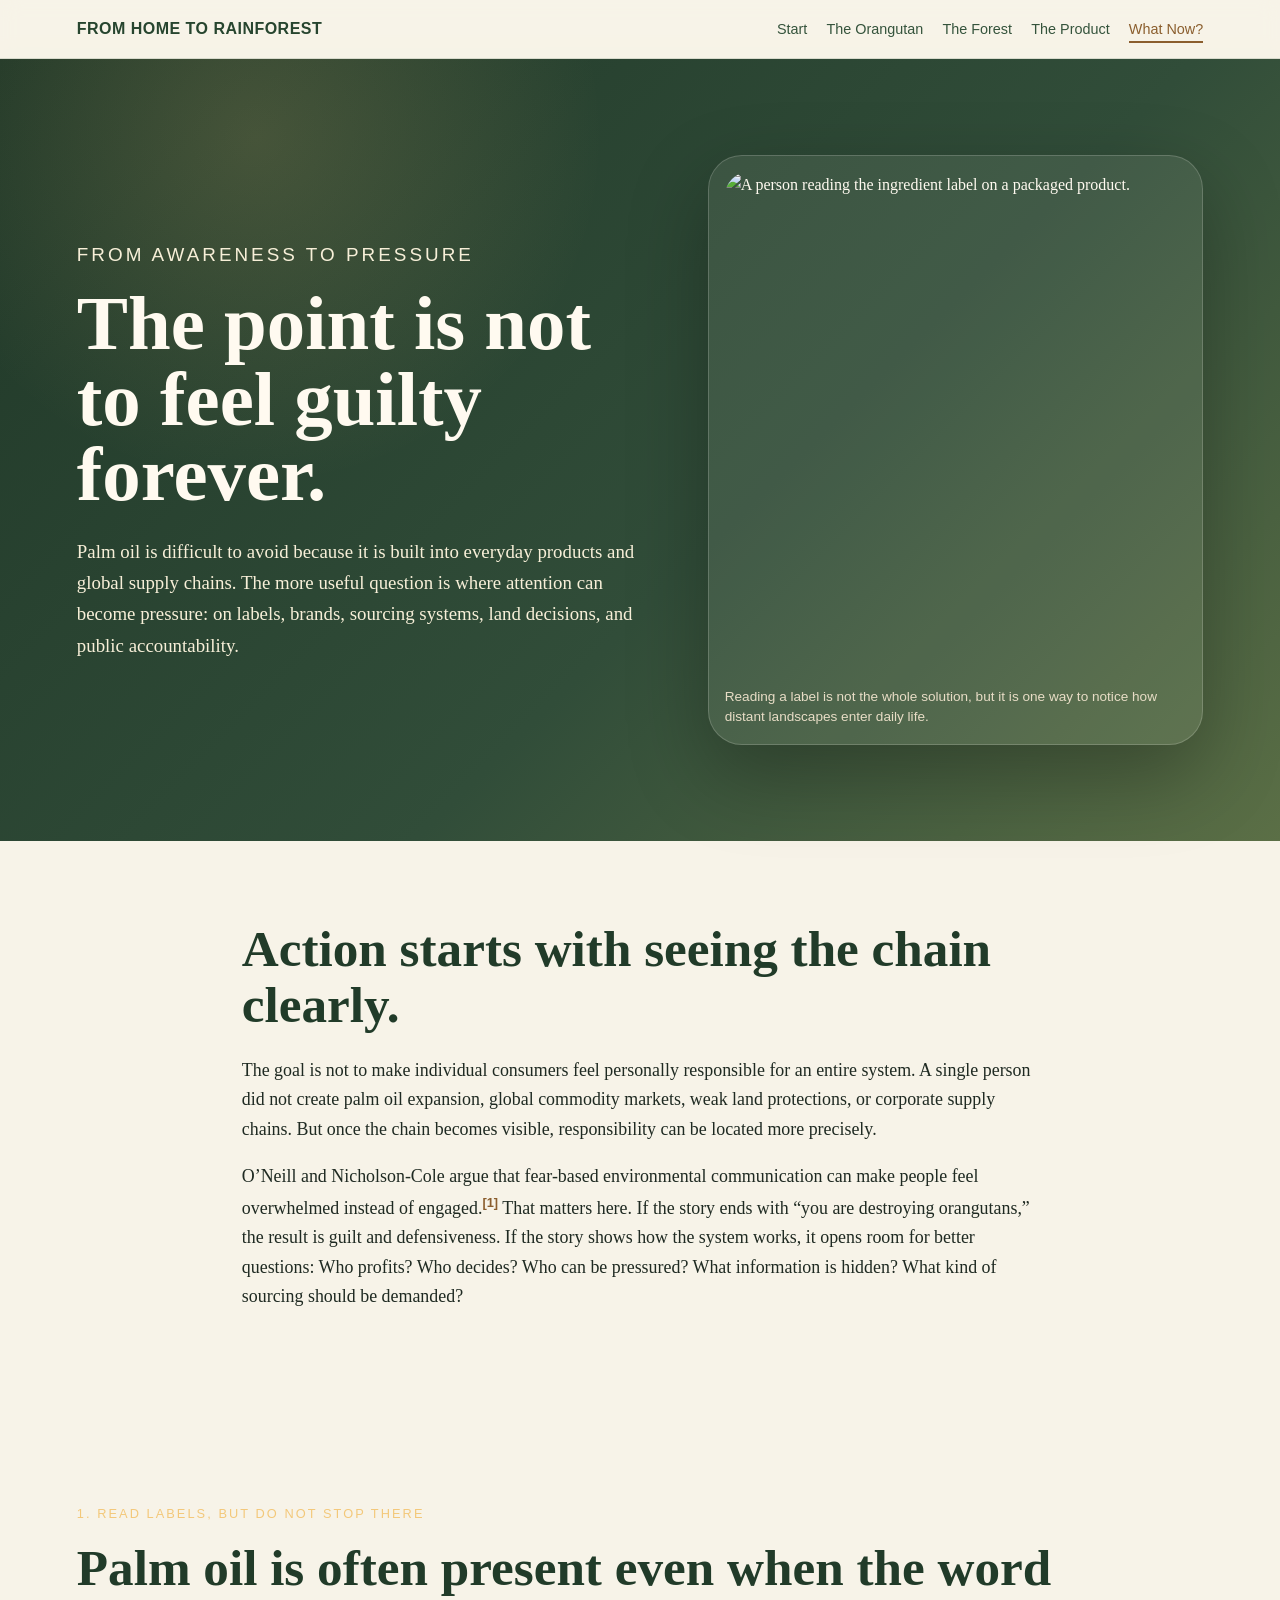
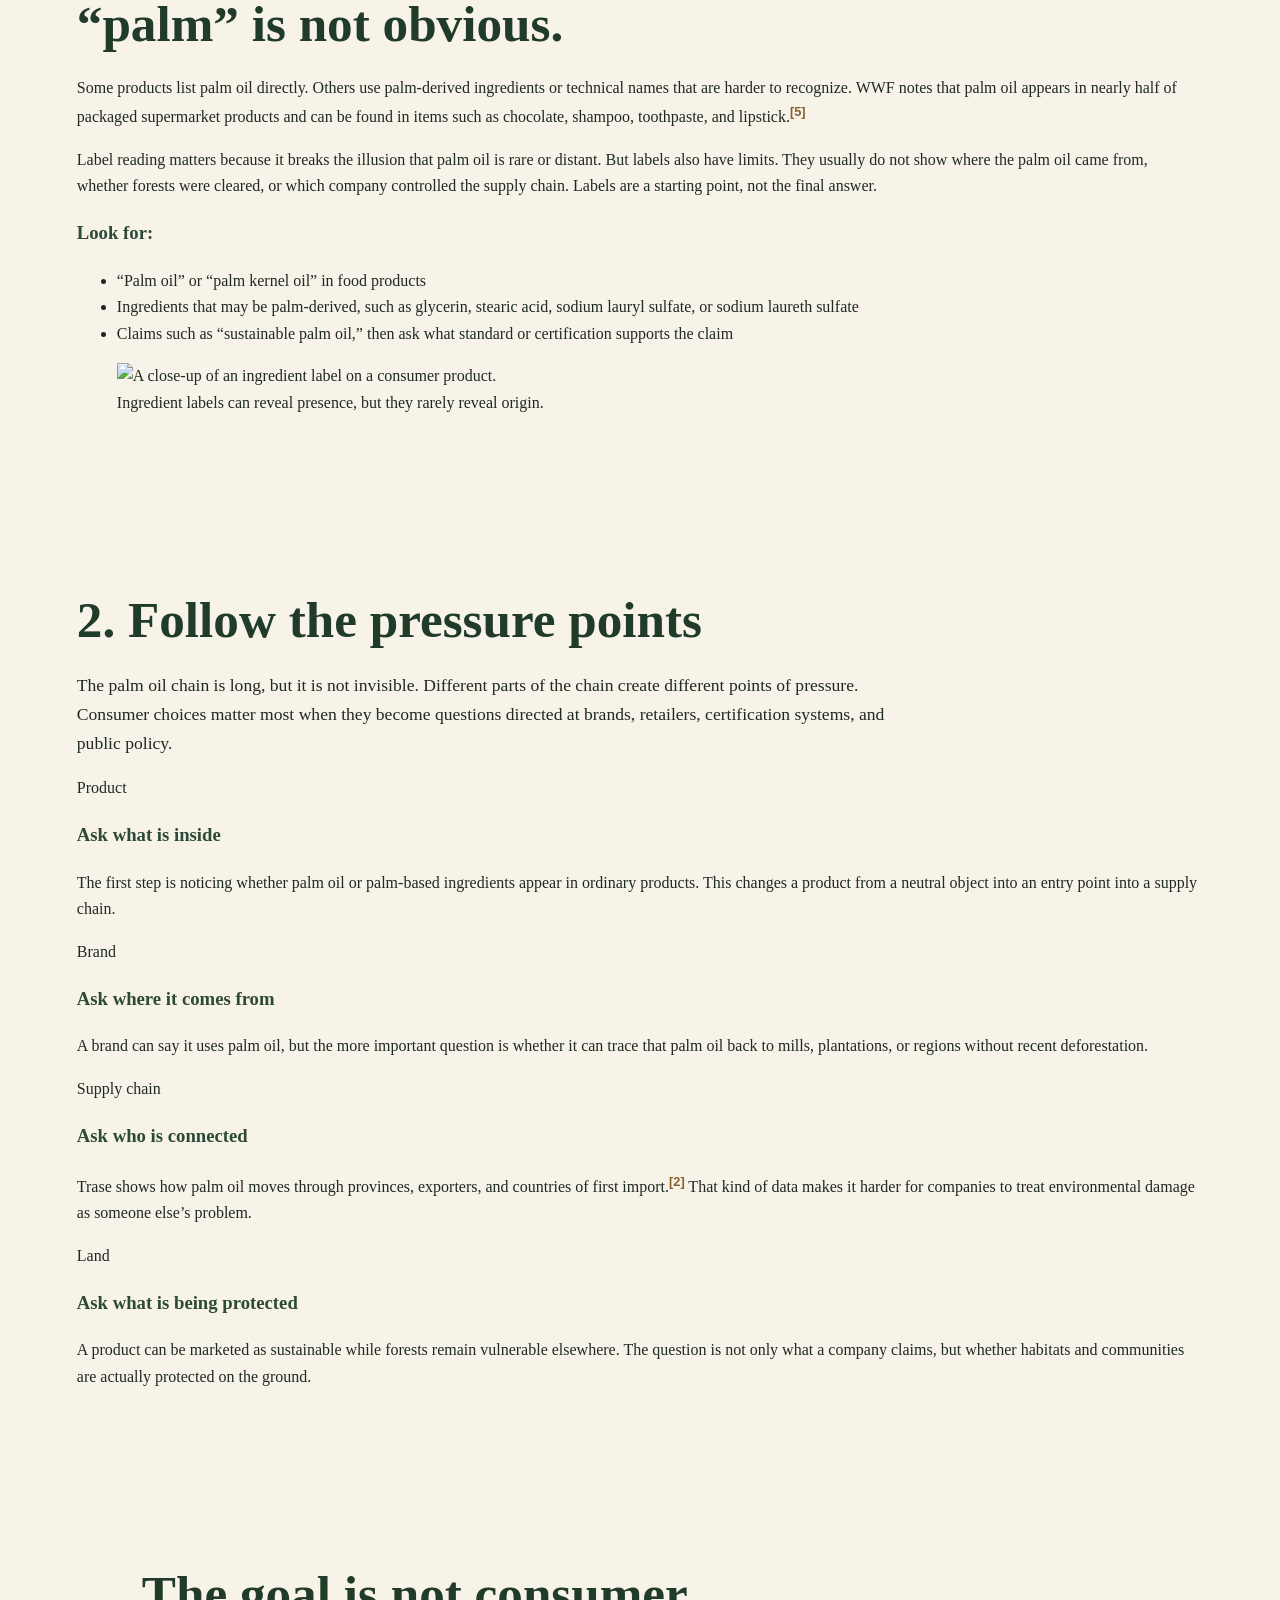
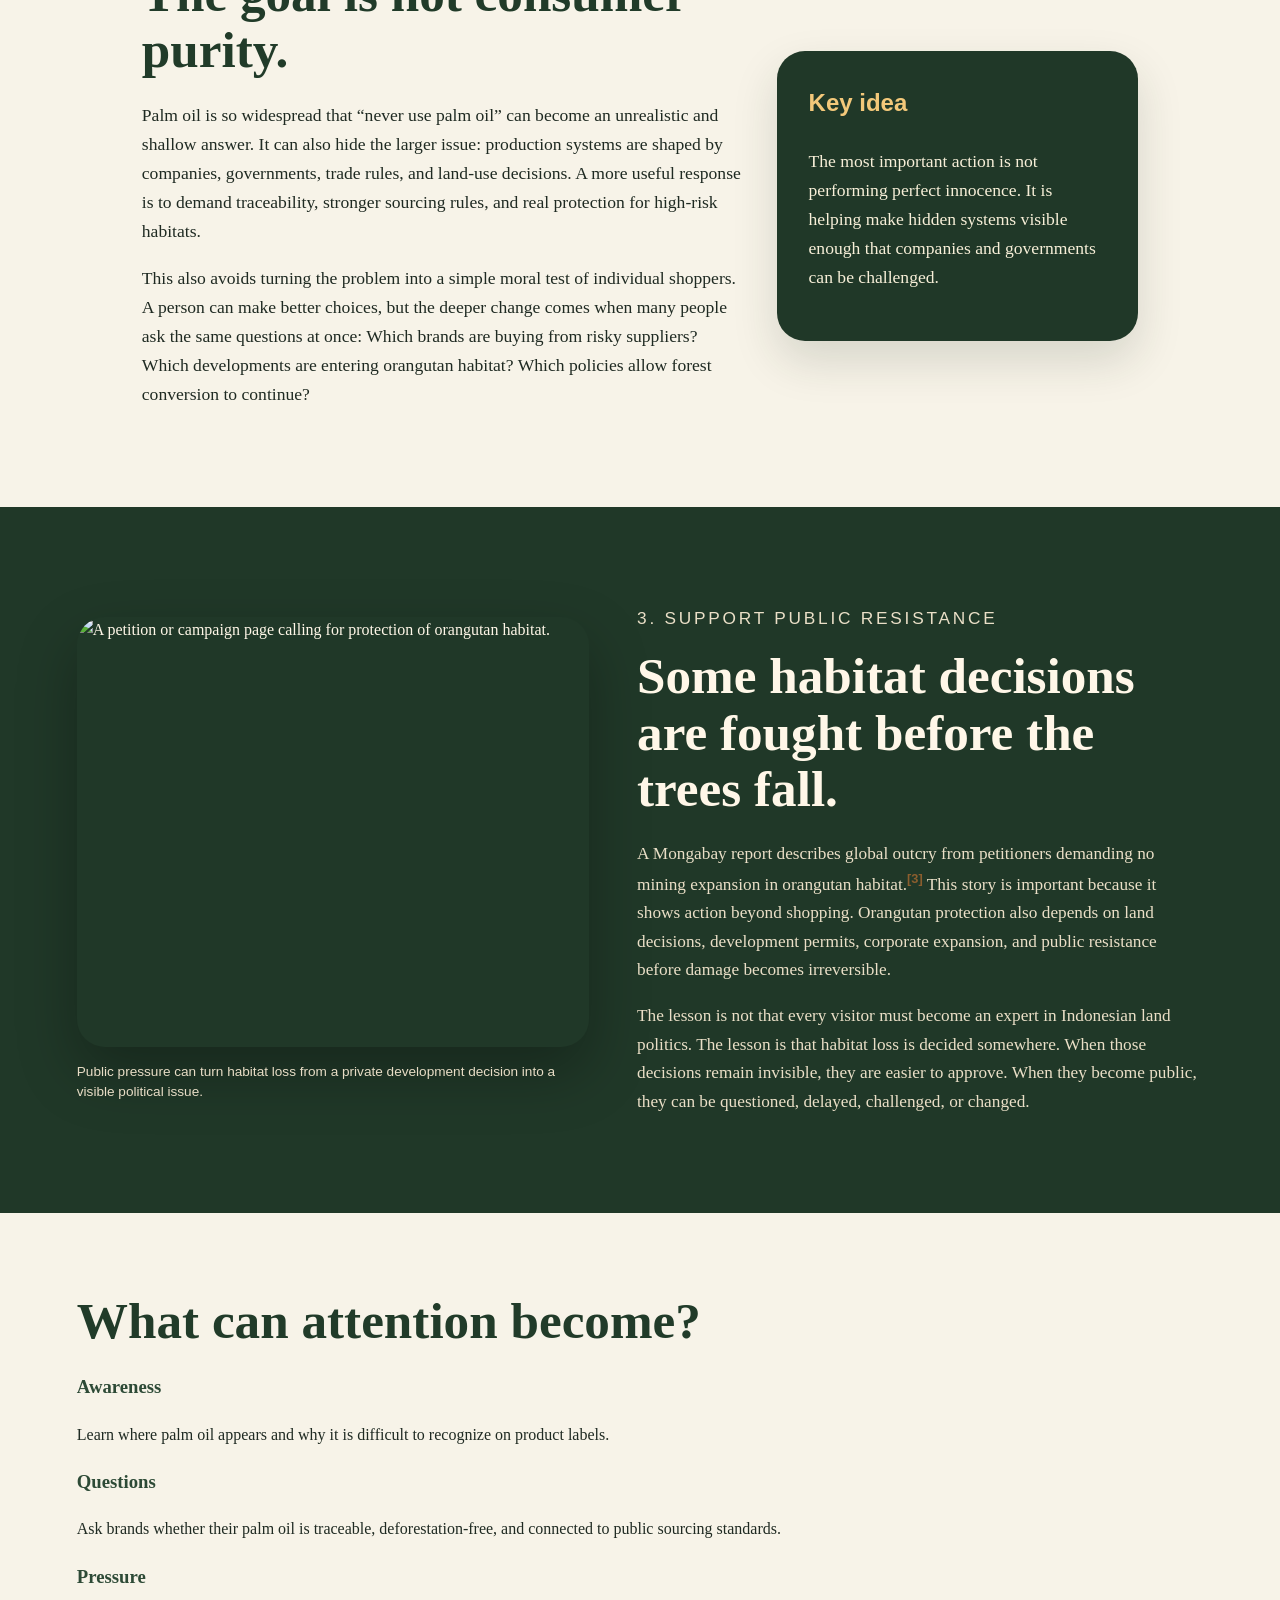
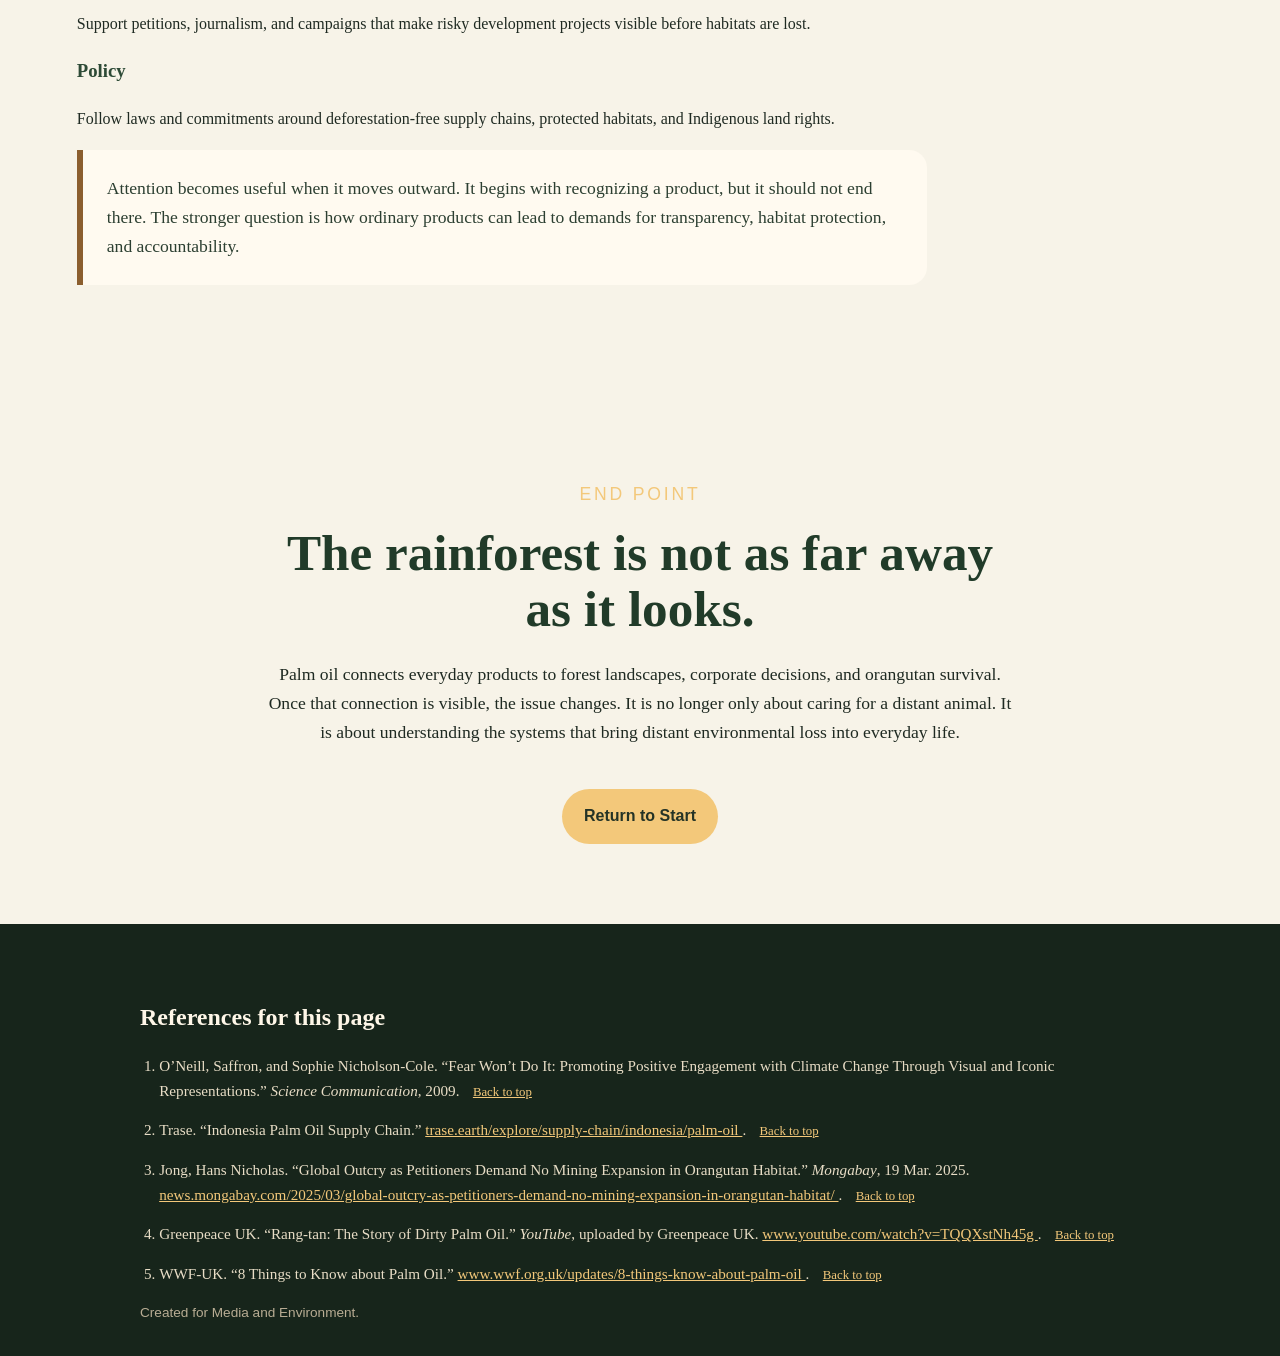
==== action.html @ a3929a01 "Create action.html" ====
<!DOCTYPE html>
<html lang="en">

<head>
    <meta charset="UTF-8">
    <meta name="viewport" content="width=device-width, initial-scale=1.0">
    <title>What Now? | From Home to Rainforest</title>
    <link rel="stylesheet" href="style.css">
</head>

<body>

    <header>
        <a class="site-title" href="index.html">From Home to Rainforest</a>

        <nav>
            <ul>
                <li><a href="index.html">Start</a></li>
                <li><a href="species.html">The Orangutan</a></li>
                <li><a href="forest.html">The Forest</a></li>
                <li><a href="supply.html">The Product</a></li>
                <li><a class="active" href="action.html">What Now?</a></li>
            </ul>
        </nav>
    </header>

    <main>

        <!-- PAGE HERO -->
        <section class="page-hero action-hero">
            <div class="page-hero-text">
                <p class="eyebrow">From awareness to pressure</p>
                <h1>The point is not to feel guilty forever.</h1>
                <p>
                    Palm oil is difficult to avoid because it is built into everyday products and global supply chains.
                    The more useful question is where attention can become pressure: on labels, brands, sourcing systems,
                    land decisions, and public accountability.
                </p>
            </div>

            <figure class="page-hero-image">
                <img src="action-hero.jpg" alt="A person reading the ingredient label on a packaged product.">
                <figcaption>
                    Reading a label is not the whole solution, but it is one way to notice how distant landscapes enter daily life.
                </figcaption>
            </figure>
        </section>


        <!-- INTRO -->
        <section class="narrow-section">
            <h2>Action starts with seeing the chain clearly.</h2>

            <p>
                The goal is not to make individual consumers feel personally responsible for an entire system. A single person
                did not create palm oil expansion, global commodity markets, weak land protections, or corporate supply chains.
                But once the chain becomes visible, responsibility can be located more precisely.
            </p>

            <p>
                O’Neill and Nicholson-Cole argue that fear-based environmental communication can make people feel overwhelmed
                instead of engaged.<a class="citation" href="#ref1">[1]</a> That matters here. If the story ends with “you are
                destroying orangutans,” the result is guilt and defensiveness. If the story shows how the system works, it opens
                room for better questions: Who profits? Who decides? Who can be pressured? What information is hidden? What kind
                of sourcing should be demanded?
            </p>
        </section>


        <!-- LABEL LITERACY -->
        <section class="action-feature">
            <div class="action-text">
                <p class="eyebrow">1. Read labels, but do not stop there</p>
                <h2>Palm oil is often present even when the word “palm” is not obvious.</h2>

                <p>
                    Some products list palm oil directly. Others use palm-derived ingredients or technical names that are harder
                    to recognize. WWF notes that palm oil appears in nearly half of packaged supermarket products and can be found
                    in items such as chocolate, shampoo, toothpaste, and lipstick.<a class="citation" href="#ref5">[5]</a>
                </p>

                <p>
                    Label reading matters because it breaks the illusion that palm oil is rare or distant. But labels also have
                    limits. They usually do not show where the palm oil came from, whether forests were cleared, or which company
                    controlled the supply chain. Labels are a starting point, not the final answer.
                </p>

                <div class="mini-list">
                    <h3>Look for:</h3>
                    <ul>
                        <li>“Palm oil” or “palm kernel oil” in food products</li>
                        <li>Ingredients that may be palm-derived, such as glycerin, stearic acid, sodium lauryl sulfate, or sodium laureth sulfate</li>
                        <li>Claims such as “sustainable palm oil,” then ask what standard or certification supports the claim</li>
                    </ul>
                </div>
            </div>

            <figure class="action-image">
                <img src="palm-oil-label.jpg" alt="A close-up of an ingredient label on a consumer product.">
                <figcaption>
                    Ingredient labels can reveal presence, but they rarely reveal origin.
                </figcaption>
            </figure>
        </section>


        <!-- TRANSPARENCY -->
        <section class="action-cards-section">
            <h2>2. Follow the pressure points</h2>

            <p class="section-intro">
                The palm oil chain is long, but it is not invisible. Different parts of the chain create different points of pressure.
                Consumer choices matter most when they become questions directed at brands, retailers, certification systems,
                and public policy.
            </p>

            <div class="action-card-grid">

                <article class="action-card">
                    <span>Product</span>
                    <h3>Ask what is inside</h3>
                    <p>
                        The first step is noticing whether palm oil or palm-based ingredients appear in ordinary products.
                        This changes a product from a neutral object into an entry point into a supply chain.
                    </p>
                </article>

                <article class="action-card">
                    <span>Brand</span>
                    <h3>Ask where it comes from</h3>
                    <p>
                        A brand can say it uses palm oil, but the more important question is whether it can trace that palm oil
                        back to mills, plantations, or regions without recent deforestation.
                    </p>
                </article>

                <article class="action-card">
                    <span>Supply chain</span>
                    <h3>Ask who is connected</h3>
                    <p>
                        Trase shows how palm oil moves through provinces, exporters, and countries of first import.<a class="citation" href="#ref2">[2]</a>
                        That kind of data makes it harder for companies to treat environmental damage as someone else’s problem.
                    </p>
                </article>

                <article class="action-card">
                    <span>Land</span>
                    <h3>Ask what is being protected</h3>
                    <p>
                        A product can be marketed as sustainable while forests remain vulnerable elsewhere. The question is not only
                        what a company claims, but whether habitats and communities are actually protected on the ground.
                    </p>
                </article>

            </div>
        </section>


        <!-- SYSTEM, NOT PURITY -->
        <section class="split-section action-split">
            <div>
                <h2>The goal is not consumer purity.</h2>

                <p>
                    Palm oil is so widespread that “never use palm oil” can become an unrealistic and shallow answer. It can also
                    hide the larger issue: production systems are shaped by companies, governments, trade rules, and land-use decisions.
                    A more useful response is to demand traceability, stronger sourcing rules, and real protection for high-risk habitats.
                </p>

                <p>
                    This also avoids turning the problem into a simple moral test of individual shoppers. A person can make better
                    choices, but the deeper change comes when many people ask the same questions at once: Which brands are buying
                    from risky suppliers? Which developments are entering orangutan habitat? Which policies allow forest conversion
                    to continue?
                </p>
            </div>

            <aside class="insight-box">
                <h3>Key idea</h3>
                <p>
                    The most important action is not performing perfect innocence. It is helping make hidden systems visible enough
                    that companies and governments can be challenged.
                </p>
            </aside>
        </section>


        <!-- HUMAN STORY / MONGABAY -->
        <section class="image-analysis-section action-story-section">
            <figure>
                <img src="petition-action.jpg" alt="A petition or campaign page calling for protection of orangutan habitat.">
                <figcaption>
                    Public pressure can turn habitat loss from a private development decision into a visible political issue.
                </figcaption>
            </figure>

            <div>
                <p class="eyebrow">3. Support public resistance</p>
                <h2>Some habitat decisions are fought before the trees fall.</h2>

                <p>
                    A Mongabay report describes global outcry from petitioners demanding no mining expansion in orangutan habitat.<a class="citation" href="#ref3">[3]</a>
                    This story is important because it shows action beyond shopping. Orangutan protection also depends on land decisions,
                    development permits, corporate expansion, and public resistance before damage becomes irreversible.
                </p>

                <p>
                    The lesson is not that every visitor must become an expert in Indonesian land politics. The lesson is that habitat
                    loss is decided somewhere. When those decisions remain invisible, they are easier to approve. When they become public,
                    they can be questioned, delayed, challenged, or changed.
                </p>
            </div>
        </section>


        <!-- PRACTICAL ACTIONS -->
        <section class="takeaway-section">
            <h2>What can attention become?</h2>

            <div class="takeaway-grid">

                <article>
                    <h3>Awareness</h3>
                    <p>
                        Learn where palm oil appears and why it is difficult to recognize on product labels.
                    </p>
                </article>

                <article>
                    <h3>Questions</h3>
                    <p>
                        Ask brands whether their palm oil is traceable, deforestation-free, and connected to public sourcing standards.
                    </p>
                </article>

                <article>
                    <h3>Pressure</h3>
                    <p>
                        Support petitions, journalism, and campaigns that make risky development projects visible before habitats are lost.
                    </p>
                </article>

                <article>
                    <h3>Policy</h3>
                    <p>
                        Follow laws and commitments around deforestation-free supply chains, protected habitats, and Indigenous land rights.
                    </p>
                </article>

            </div>

            <p class="analysis">
                Attention becomes useful when it moves outward. It begins with recognizing a product, but it should not end there.
                The stronger question is how ordinary products can lead to demands for transparency, habitat protection, and accountability.
            </p>
        </section>


        <!-- CLOSING -->
        <section class="closing-panel">
            <p class="eyebrow">End point</p>
            <h2>The rainforest is not as far away as it looks.</h2>

            <p>
                Palm oil connects everyday products to forest landscapes, corporate decisions, and orangutan survival. Once that
                connection is visible, the issue changes. It is no longer only about caring for a distant animal. It is about
                understanding the systems that bring distant environmental loss into everyday life.
            </p>

            <a class="button" href="index.html">Return to Start</a>
        </section>

    </main>


    <footer>
        <section class="footnotes">
            <h2>References for this page</h2>

            <ol>
                <li id="ref1">
                    O’Neill, Saffron, and Sophie Nicholson-Cole.
                    “Fear Won’t Do It: Promoting Positive Engagement with Climate Change Through Visual and Iconic Representations.”
                    <em>Science Communication</em>, 2009.
                    <a class="back-link" href="#">Back to top</a>
                </li>

                <li id="ref2">
                    Trase.
                    “Indonesia Palm Oil Supply Chain.”
                    <a href="https://trase.earth/explore/supply-chain/indonesia/palm-oil?chartType=sankey&year=2022&indicator=volume&dimension=province_of_production&dimension=mill_group&dimension=exporter&dimension=country_of_first_import&hideDomestic=false" target="_blank">
                        trase.earth/explore/supply-chain/indonesia/palm-oil
                    </a>.
                    <a class="back-link" href="#">Back to top</a>
                </li>

                <li id="ref3">
                    Jong, Hans Nicholas.
                    “Global Outcry as Petitioners Demand No Mining Expansion in Orangutan Habitat.”
                    <em>Mongabay</em>, 19 Mar. 2025.
                    <a href="https://news.mongabay.com/2025/03/global-outcry-as-petitioners-demand-no-mining-expansion-in-orangutan-habitat/" target="_blank">
                        news.mongabay.com/2025/03/global-outcry-as-petitioners-demand-no-mining-expansion-in-orangutan-habitat/
                    </a>.
                    <a class="back-link" href="#">Back to top</a>
                </li>

                <li id="ref4">
                    Greenpeace UK.
                    “Rang-tan: The Story of Dirty Palm Oil.”
                    <em>YouTube</em>, uploaded by Greenpeace UK.
                    <a href="https://www.youtube.com/watch?v=TQQXstNh45g" target="_blank">
                        www.youtube.com/watch?v=TQQXstNh45g
                    </a>.
                    <a class="back-link" href="#">Back to top</a>
                </li>

                <li id="ref5">
                    WWF-UK.
                    “8 Things to Know about Palm Oil.”
                    <a href="https://www.wwf.org.uk/updates/8-things-know-about-palm-oil" target="_blank">
                        www.wwf.org.uk/updates/8-things-know-about-palm-oil
                    </a>.
                    <a class="back-link" href="#">Back to top</a>
                </li>
            </ol>
        </section>

        <p class="footer-note">Created for Media and Environment.</p>
    </footer>

</body>
</html>
---- style.css ----
/* =========================
   GLOBAL STYLE
========================= */

* {
    box-sizing: border-box;
}

html {
    scroll-behavior: smooth;
}

body {
    margin: 0;
    font-family: Georgia, "Times New Roman", serif;
    background: #f7f3e8;
    color: #1f2a22;
    line-height: 1.65;
}

img {
    max-width: 100%;
    display: block;
}

a {
    color: inherit;
    text-decoration: none;
}

/* =========================
   HEADER / NAVIGATION
========================= */

header {
    position: sticky;
    top: 0;
    z-index: 1000;
    background: rgba(247, 243, 232, 0.92);
    backdrop-filter: blur(10px);
    border-bottom: 1px solid rgba(45, 74, 54, 0.15);
    padding: 1rem 6%;
    display: flex;
    justify-content: space-between;
    align-items: center;
}

.site-title {
    font-family: Arial, Helvetica, sans-serif;
    font-weight: 800;
    letter-spacing: 0.03em;
    color: #27452f;
    font-size: 1rem;
    text-transform: uppercase;
}

nav ul {
    list-style: none;
    display: flex;
    gap: 1.2rem;
    padding: 0;
    margin: 0;
}

nav a {
    font-family: Arial, Helvetica, sans-serif;
    font-size: 0.9rem;
    color: #35533c;
    padding-bottom: 0.25rem;
    border-bottom: 2px solid transparent;
    transition: all 0.25s ease;
}

nav a:hover {
    color: #8b5e2e;
    border-bottom: 2px solid #8b5e2e;
}

/* =========================
   HERO
========================= */

.hero {
    min-height: 86vh;
    padding: 6rem 6%;
    display: grid;
    grid-template-columns: 1.05fr 0.95fr;
    gap: 3rem;
    align-items: center;
    background:
        radial-gradient(circle at 15% 15%, rgba(243, 200, 122, 0.18), transparent 30%),
        linear-gradient(135deg, #203828 0%, #314d39 55%, #4e6a48 100%);
    color: #fffaf0;
}

.hero-text {
    max-width: 760px;
}

.eyebrow {
    font-family: Arial, Helvetica, sans-serif;
    text-transform: uppercase;
    letter-spacing: 0.16em;
    font-size: 0.8rem;
    color: #f3c87a;
    margin-bottom: 1rem;
}

.hero h1 {
    font-size: clamp(3rem, 7vw, 6.4rem);
    line-height: 0.95;
    margin: 0 0 1.5rem;
    max-width: 900px;
}

.hero p {
    font-size: 1.25rem;
    max-width: 680px;
    color: #f7efd8;
}

.button {
    display: inline-block;
    margin-top: 1.5rem;
    background: #f3c87a;
    color: #243326;
    font-family: Arial, Helvetica, sans-serif;
    font-weight: 700;
    padding: 0.9rem 1.4rem;
    border-radius: 999px;
    transition: all 0.25s ease;
}

.button:hover {
    background: #fff0bd;
    transform: translateY(-3px);
}

.hero-image {
    margin: 0;
    background: rgba(255, 250, 240, 0.08);
    border: 1px solid rgba(255, 250, 240, 0.18);
    border-radius: 34px;
    padding: 1rem;
    box-shadow: 0 30px 80px rgba(0, 0, 0, 0.28);
    transform: rotate(1.5deg);
}

.hero-image img {
    width: 100%;
    height: 520px;
    object-fit: cover;
    object-position: center;
    border-radius: 24px;
}

.hero-image figcaption {
    font-family: Arial, Helvetica, sans-serif;
    font-size: 0.85rem;
    line-height: 1.5;
    color: #e8ddc6;
    margin-top: 0.9rem;
}

/* =========================
   GENERAL SECTIONS
========================= */

section {
    padding: 5rem 6%;
}

section h2 {
    font-size: clamp(2rem, 4vw, 3.4rem);
    line-height: 1.1;
    margin: 0 0 1.4rem;
    color: #213b29;
}

section h3 {
    color: #2d4a36;
}

.intro,
.chain-section,
.concepts-preview {
    max-width: 1100px;
    margin: 0 auto;
}

.intro p,
.section-intro,
.analysis {
    font-size: 1.1rem;
    max-width: 850px;
}

/* =========================
   PRODUCTS SECTION
========================= */

.products-section {
    background: #efe5d0;
}

.products-section h2,
.products-section .section-intro {
    max-width: 1050px;
    margin-left: auto;
    margin-right: auto;
}

.product-grid {
    margin: 3rem auto 0;
    max-width: 1200px;
    display: grid;
    grid-template-columns: repeat(3, 1fr);
    gap: 1.7rem;
}

.product-card {
    background: #fffaf0;
    border: 1px solid rgba(45, 74, 54, 0.12);
    border-radius: 24px;
    overflow: hidden;
    box-shadow: 0 14px 35px rgba(32, 45, 35, 0.08);
    transition: transform 0.3s ease, box-shadow 0.3s ease;
}

.product-card:hover {
    transform: translateY(-8px);
    box-shadow: 0 22px 45px rgba(32, 45, 35, 0.16);
}

.product-card img {
    width: 100%;
    height: 230px;
    object-fit: cover;
    object-position: center;
}

.product-card h3,
.product-card p {
    padding-left: 1.25rem;
    padding-right: 1.25rem;
}

.product-card h3 {
    font-family: Arial, Helvetica, sans-serif;
    font-size: 1.25rem;
    margin: 1.2rem 0 0.4rem;
}

.product-card p {
    margin-top: 0;
    padding-bottom: 1.3rem;
    font-size: 0.98rem;
    color: #445348;
}

/* =========================
   HIDDEN CHAIN SECTION
========================= */

.chain-section {
    background: #f7f3e8;
}

.chain {
    display: grid;
    grid-template-columns: repeat(4, 1fr);
    gap: 1.2rem;
    margin: 3rem 0;
}

.chain-item {
    background: #203828;
    color: #fff7e8;
    border-radius: 24px;
    padding: 1.4rem;
    min-height: 250px;
    position: relative;
    overflow: hidden;
}

.chain-item::after {
    content: "";
    position: absolute;
    right: -30px;
    bottom: -30px;
    width: 110px;
    height: 110px;
    border-radius: 50%;
    background: rgba(243, 200, 122, 0.16);
}

.chain-item span {
    display: inline-flex;
    width: 42px;
    height: 42px;
    align-items: center;
    justify-content: center;
    background: #f3c87a;
    color: #213b29;
    border-radius: 50%;
    font-family: Arial, Helvetica, sans-serif;
    font-weight: 800;
    margin-bottom: 1rem;
}

.chain-item h3 {
    color: #fff7e8;
    font-family: Arial, Helvetica, sans-serif;
    margin-bottom: 0.5rem;
}

.chain-item p {
    color: #e6dbc4;
    font-size: 0.95rem;
}

.analysis {
    background: #fffaf0;
    border-left: 6px solid #8b5e2e;
    padding: 1.5rem;
    border-radius: 0 18px 18px 0;
    color: #2c3f31;
}

/* =========================
   CONCEPTS PREVIEW
========================= */

.concepts-preview {
    padding-top: 3rem;
}

.concept-grid {
    display: grid;
    grid-template-columns: repeat(3, 1fr);
    gap: 1.4rem;
    margin-top: 2rem;
}

.concept-grid article {
    background: #e4efe0;
    border-radius: 24px;
    padding: 1.5rem;
    border: 1px solid rgba(45, 74, 54, 0.12);
}

.concept-grid h3 {
    font-family: Arial, Helvetica, sans-serif;
    font-size: 1.3rem;
}

/* =========================
   ROADMAP
========================= */

.roadmap {
    background: #23382a;
    color: #fff7e8;
}

.roadmap h2 {
    color: #fff7e8;
    max-width: 1100px;
    margin-left: auto;
    margin-right: auto;
}

.roadmap-grid {
    max-width: 1100px;
    margin: 2rem auto 0;
    display: grid;
    grid-template-columns: repeat(4, 1fr);
    gap: 1.2rem;
}

.roadmap-card {
    background: rgba(255, 250, 240, 0.08);
    border: 1px solid rgba(255, 250, 240, 0.18);
    padding: 1.5rem;
    border-radius: 24px;
    transition: all 0.25s ease;
}

.roadmap-card:hover {
    background: #f3c87a;
    color: #1f2a22;
    transform: translateY(-6px);
}

.roadmap-card h3 {
    color: inherit;
    font-family: Arial, Helvetica, sans-serif;
    margin-top: 0;
}

/* =========================
   FOOTER
========================= */

footer {
    background: #17251b;
    color: #e8ddc6;
    padding: 2rem 6%;
}

.footer-note {
    max-width: 1000px;
    margin: 0 auto;
    font-family: Arial, Helvetica, sans-serif;
    font-size: 0.85rem;
    color: #b9ad94;
}

/* =========================
   FOOTNOTES FOR OTHER PAGES
========================= */

.footnotes {
    padding: 3rem 0 0;
    max-width: 1000px;
    margin: 0 auto;
}

.footnotes h2 {
    color: #fff7e8;
    font-size: 1.5rem;
}

.footnotes ol {
    padding-left: 1.2rem;
}

.footnotes li {
    margin-bottom: 0.9rem;
    font-size: 0.95rem;
}

.footnotes a {
    color: #f3c87a;
    text-decoration: underline;
}

.citation {
    font-family: Arial, Helvetica, sans-serif;
    font-size: 0.8rem;
    vertical-align: super;
    color: #8b5e2e;
    font-weight: 700;
}

/* =========================
   RESPONSIVE DESIGN
========================= */

@media (max-width: 950px) {
    header {
        flex-direction: column;
        align-items: flex-start;
        gap: 1rem;
    }

    nav ul {
        flex-wrap: wrap;
        gap: 0.8rem;
    }

    .hero {
        grid-template-columns: 1fr;
    }

    .hero-image {
        transform: none;
    }

    .hero-image img {
        height: 420px;
    }

    .product-grid,
    .concept-grid {
        grid-template-columns: repeat(2, 1fr);
    }

    .chain,
    .roadmap-grid {
        grid-template-columns: repeat(2, 1fr);
    }
}

@media (max-width: 620px) {
    .hero {
        min-height: auto;
        padding: 5rem 6%;
    }

    .hero h1 {
        font-size: 3rem;
    }

    .hero p {
        font-size: 1.05rem;
    }

    .hero-image img {
        height: 300px;
    }

    .product-grid,
    .concept-grid,
    .chain,
    .roadmap-grid {
        grid-template-columns: 1fr;
    }

    .product-card img {
        height: 210px;
    }

    section {
        padding: 3.5rem 6%;
    }
}






/* =========================
   Species Page
========================= */
/* =========================
   ACTIVE NAV LINK
========================= */

nav a.active {
    color: #8b5e2e;
    border-bottom: 2px solid #8b5e2e;
}

/* =========================
   SUBPAGE HERO
========================= */

.page-hero {
    min-height: 76vh;
    padding: 6rem 6%;
    display: grid;
    grid-template-columns: 1fr 0.85fr;
    gap: 3rem;
    align-items: center;
    background:
        radial-gradient(circle at 20% 10%, rgba(243, 200, 122, 0.16), transparent 28%),
        linear-gradient(135deg, #203828 0%, #314d39 58%, #5b6f46 100%);
    color: #fffaf0;
}

.page-hero-text h1 {
    font-size: clamp(2.8rem, 6vw, 5.6rem);
    line-height: 0.98;
    margin: 0 0 1.5rem;
}

.page-hero-text p {
    font-size: 1.18rem;
    max-width: 680px;
    color: #f7efd8;
}

.page-hero-image {
    margin: 0;
    background: rgba(255, 250, 240, 0.08);
    border: 1px solid rgba(255, 250, 240, 0.18);
    border-radius: 34px;
    padding: 1rem;
    box-shadow: 0 30px 80px rgba(0, 0, 0, 0.28);
}

.page-hero-image img {
    width: 100%;
    height: 500px;
    object-fit: cover;
    border-radius: 24px;
}

.page-hero-image figcaption,
.image-analysis-section figcaption {
    font-family: Arial, Helvetica, sans-serif;
    font-size: 0.85rem;
    line-height: 1.5;
    color: #e8ddc6;
    margin-top: 0.9rem;
}

/* =========================
   NARROW TEXT SECTION
========================= */

.narrow-section {
    max-width: 950px;
    margin: 0 auto;
}

.narrow-section p {
    font-size: 1.12rem;
}

/* =========================
   SPECIES PROFILE CARDS
========================= */

.species-profiles {
    background: #efe5d0;
}

.species-profiles h2 {
    max-width: 1100px;
    margin-left: auto;
    margin-right: auto;
}

.species-grid {
    max-width: 1200px;
    margin: 3rem auto 0;
    display: grid;
    grid-template-columns: repeat(2, 1fr);
    gap: 2rem;
}

.species-card {
    background: #fffaf0;
    border-radius: 28px;
    overflow: hidden;
    box-shadow: 0 18px 45px rgba(32, 45, 35, 0.11);
    border: 1px solid rgba(45, 74, 54, 0.12);
}

.species-card img {
    width: 100%;
    height: 330px;
    object-fit: cover;
}

.species-card-content {
    padding: 1.6rem;
}

.tag {
    display: inline-block;
    font-family: Arial, Helvetica, sans-serif;
    font-size: 0.75rem;
    font-weight: 700;
    letter-spacing: 0.12em;
    text-transform: uppercase;
    background: #e4efe0;
    color: #2d4a36;
    padding: 0.35rem 0.7rem;
    border-radius: 999px;
    margin: 0 0 0.8rem;
}

.species-card h3 {
    font-size: 1.8rem;
    margin: 0.2rem 0 0;
}

.scientific-name {
    color: #66715f;
    margin-top: 0.2rem;
}

.species-card ul {
    padding-left: 1.2rem;
    margin: 1.2rem 0;
}

.species-card li {
    margin-bottom: 0.45rem;
}

/* =========================
   SPLIT ANALYSIS SECTION
========================= */

.split-section {
    max-width: 1150px;
    margin: 0 auto;
    display: grid;
    grid-template-columns: 1.25fr 0.75fr;
    gap: 2rem;
    align-items: center;
}

.split-section p {
    font-size: 1.1rem;
}

.insight-box {
    background: #203828;
    color: #fff7e8;
    border-radius: 28px;
    padding: 2rem;
    box-shadow: 0 20px 45px rgba(32, 45, 35, 0.15);
}

.insight-box h3 {
    color: #f3c87a;
    font-family: Arial, Helvetica, sans-serif;
    font-size: 1.5rem;
    margin-top: 0;
}

.insight-box p {
    color: #f7efd8;
}

/* =========================
   IMAGE + ANALYSIS SECTION
========================= */

.image-analysis-section {
    background: #203828;
    color: #fff7e8;
    display: grid;
    grid-template-columns: 0.95fr 1.05fr;
    gap: 3rem;
    align-items: center;
}

.image-analysis-section h2 {
    color: #fff7e8;
}

.image-analysis-section p {
    color: #eadfc7;
    font-size: 1.08rem;
}

.image-analysis-section figure {
    margin: 0;
}

.image-analysis-section img {
    width: 100%;
    height: 430px;
    object-fit: cover;
    border-radius: 28px;
    box-shadow: 0 25px 60px rgba(0, 0, 0, 0.28);
}

/* =========================
   CLOSING PANEL
========================= */

.closing-panel {
    text-align: center;
    max-width: 900px;
    margin: 0 auto;
}

.closing-panel p {
    font-size: 1.1rem;
    margin-left: auto;
    margin-right: auto;
    max-width: 760px;
}

/* =========================
   FOOTNOTE BACK LINKS
========================= */

.back-link {
    display: inline-block;
    margin-left: 0.6rem;
    font-size: 0.8rem;
    color: #f3c87a;
}

/* =========================
   RESPONSIVE SUBPAGES
========================= */

@media (max-width: 950px) {
    .page-hero,
    .split-section,
    .image-analysis-section {
        grid-template-columns: 1fr;
    }

    .species-grid {
        grid-template-columns: 1fr;
    }

    .page-hero-image img,
    .image-analysis-section img {
        height: 380px;
    }
}

@media (max-width: 620px) {
    .page-hero {
        min-height: auto;
        padding: 4rem 6%;
    }

    .page-hero-text h1 {
        font-size: 2.8rem;
    }

    .page-hero-image img,
    .image-analysis-section img,
    .species-card img {
        height: 280px;
    }
}

/* =========================
   DATA FEATURE SECTION
========================= */

.data-feature {
    background: #efe5d0;
    display: grid;
    grid-template-columns: 0.9fr 1.1fr;
    gap: 3rem;
    align-items: center;
}

.data-text h2 {
    max-width: 720px;
}

.data-text p {
    font-size: 1.08rem;
    max-width: 760px;
}

.data-image {
    margin: 0;
    background: #fffaf0;
    border: 1px solid rgba(45, 74, 54, 0.12);
    border-radius: 28px;
    padding: 1rem;
    box-shadow: 0 18px 45px rgba(32, 45, 35, 0.12);
}

.data-image img {
    width: 100%;
    height: 430px;
    object-fit: cover;
    object-position: center;
    border-radius: 20px;
}

.data-image figcaption {
    font-family: Arial, Helvetica, sans-serif;
    font-size: 0.85rem;
    color: #5c665b;
    margin-top: 0.9rem;
    line-height: 1.5;
}

/* =========================
   PROCESS SECTION
========================= */

.process-section {
    background: #f7f3e8;
    max-width: 1200px;
    margin: 0 auto;
}

.process-grid {
    display: grid;
    grid-template-columns: repeat(4, 1fr);
    gap: 1.2rem;
    margin: 3rem 0;
}

.process-grid article {
    background: #fffaf0;
    border: 1px solid rgba(45, 74, 54, 0.12);
    border-radius: 24px;
    padding: 1.4rem;
    box-shadow: 0 14px 35px rgba(32, 45, 35, 0.08);
}

.process-grid span {
    display: inline-flex;
    width: 42px;
    height: 42px;
    align-items: center;
    justify-content: center;
    background: #203828;
    color: #f3c87a;
    border-radius: 50%;
    font-family: Arial, Helvetica, sans-serif;
    font-weight: 800;
    margin-bottom: 1rem;
}

.process-grid h3 {
    font-family: Arial, Helvetica, sans-serif;
    margin: 0 0 0.5rem;
}

.process-grid p {
    color: #445348;
    font-size: 0.95rem;
}

/* =========================
   FOREST PAGE TWEAKS
========================= */

.forest-fragment-section {
    background: #23382a;
}

/* =========================
   RESPONSIVE DATA / PROCESS
========================= */

@media (max-width: 950px) {
    .data-feature {
        grid-template-columns: 1fr;
    }

    .process-grid {
        grid-template-columns: repeat(2, 1fr);
    }

    .data-image img {
        height: 360px;
    }
}

@media (max-width: 620px) {
    .process-grid {
        grid-template-columns: 1fr;
    }

    .data-image img {
        height: 260px;
    }
}

/* =========================
   SUPPLY PAGE ONLY
   Full updated styling for supply.html
========================= */

/* General supply page image behavior */
.supply-data-feature .data-image,
.reverse-feature .data-image {
    margin: 0;
    background: #fffaf0;
    border: 1px solid rgba(45, 74, 54, 0.12);
    border-radius: 28px;
    padding: 1rem;
    box-shadow: 0 18px 45px rgba(32, 45, 35, 0.12);
    overflow: visible;
}

/* Make Trase screenshots show all information, no cropping */
.supply-data-feature .data-image img,
.reverse-feature .data-image img,
.trase-main-image img {
    width: 100%;
    height: auto;
    max-height: none;
    object-fit: contain;
    object-position: center;
    display: block;
    border-radius: 20px;
    background: #f7f3e8;
}

/* Make the Trase sections wider so screenshots are readable */
.supply-data-feature,
.reverse-feature {
    display: grid;
    grid-template-columns: 0.85fr 1.15fr;
    gap: 3rem;
    align-items: center;
    background: #f7f3e8;
}

.reverse-feature {
    background: #efe5d0;
}

.supply-data-feature .data-text,
.reverse-feature .data-text {
    max-width: 760px;
}

.supply-data-feature .data-text p,
.reverse-feature .data-text p {
    font-size: 1.08rem;
    max-width: 760px;
}

/* Captions under Trase screenshots */
.supply-data-feature .data-image figcaption,
.reverse-feature .data-image figcaption {
    font-family: Arial, Helvetica, sans-serif;
    font-size: 0.85rem;
    line-height: 1.5;
    color: #5c665b;
    margin-top: 0.9rem;
}

/* The main Sankey chart needs extra horizontal room */
.trase-main-image {
    max-width: 100%;
}

/* Video section */
.video-section {
    background: #203828;
    color: #fff7e8;
    display: grid;
    grid-template-columns: 0.85fr 1.15fr;
    gap: 3rem;
    align-items: center;
}

.video-section h2 {
    color: #fff7e8;
}

.video-section p {
    color: #eadfc7;
    font-size: 1.08rem;
    max-width: 760px;
}

.video-wrapper {
    position: relative;
    width: 100%;
    aspect-ratio: 16 / 9;
    border-radius: 28px;
    overflow: hidden;
    box-shadow: 0 25px 70px rgba(0, 0, 0, 0.35);
    border: 1px solid rgba(255, 250, 240, 0.16);
    background: #000;
}

.video-wrapper iframe {
    position: absolute;
    width: 100%;
    height: 100%;
    border: 0;
}

/* Palm plantation section */
.palm-plantation-section {
    background: #efe5d0;
    color: #1f2a22;
}

.palm-plantation-section h2 {
    color: #213b29;
}

.palm-plantation-section p {
    color: #36483a;
}

.palm-plantation-section figcaption {
    color: #5c665b;
}

/* Make plantation image still look polished */
.palm-plantation-section img {
    width: 100%;
    max-height: 520px;
    object-fit: cover;
    border-radius: 28px;
}

/* Responsive supply page */
@media (max-width: 950px) {
    .supply-data-feature,
    .reverse-feature,
    .video-section {
        grid-template-columns: 1fr;
    }

    .reverse-feature figure {
        order: 2;
    }

    .reverse-feature .data-text {
        order: 1;
    }
}

@media (max-width: 620px) {
    .supply-data-feature,
    .reverse-feature,
    .video-section {
        gap: 2rem;
    }

    .supply-data-feature .data-image,
    .reverse-feature .data-image {
        padding: 0.6rem;
        border-radius: 20px;
    }

    .supply-data-feature .data-image img,
    .reverse-feature .data-image img {
        border-radius: 14px;
    }

    .video-wrapper {
        border-radius: 18px;
    }
}

/* =========================
   HOMEPAGE HERO OVERRIDE
   Full-background orangutan image
========================= */

.home-hero {
    min-height: 86vh;
    padding: 7rem 6%;
    display: flex;
    align-items: center;
    background:
        linear-gradient(
            90deg,
            rgba(31, 42, 34, 0.92) 0%,
            rgba(31, 42, 34, 0.72) 42%,
            rgba(31, 42, 34, 0.16) 100%
        ),
        url("orangutan-hero.jpg");
    background-size: cover;
    background-position: center right;
    color: #fffaf0;
}

.home-hero .hero-text {
    max-width: 760px;
}

.home-hero h1 {
    font-size: clamp(3rem, 8vw, 6.8rem);
    line-height: 0.95;
    margin: 0 0 1.5rem;
    max-width: 900px;
}

.home-hero p {
    font-size: 1.25rem;
    max-width: 680px;
    color: #f7efd8;
}

/* Hide the old homepage figure if it still exists by accident */
.home-hero .hero-image {
    display: none;
}
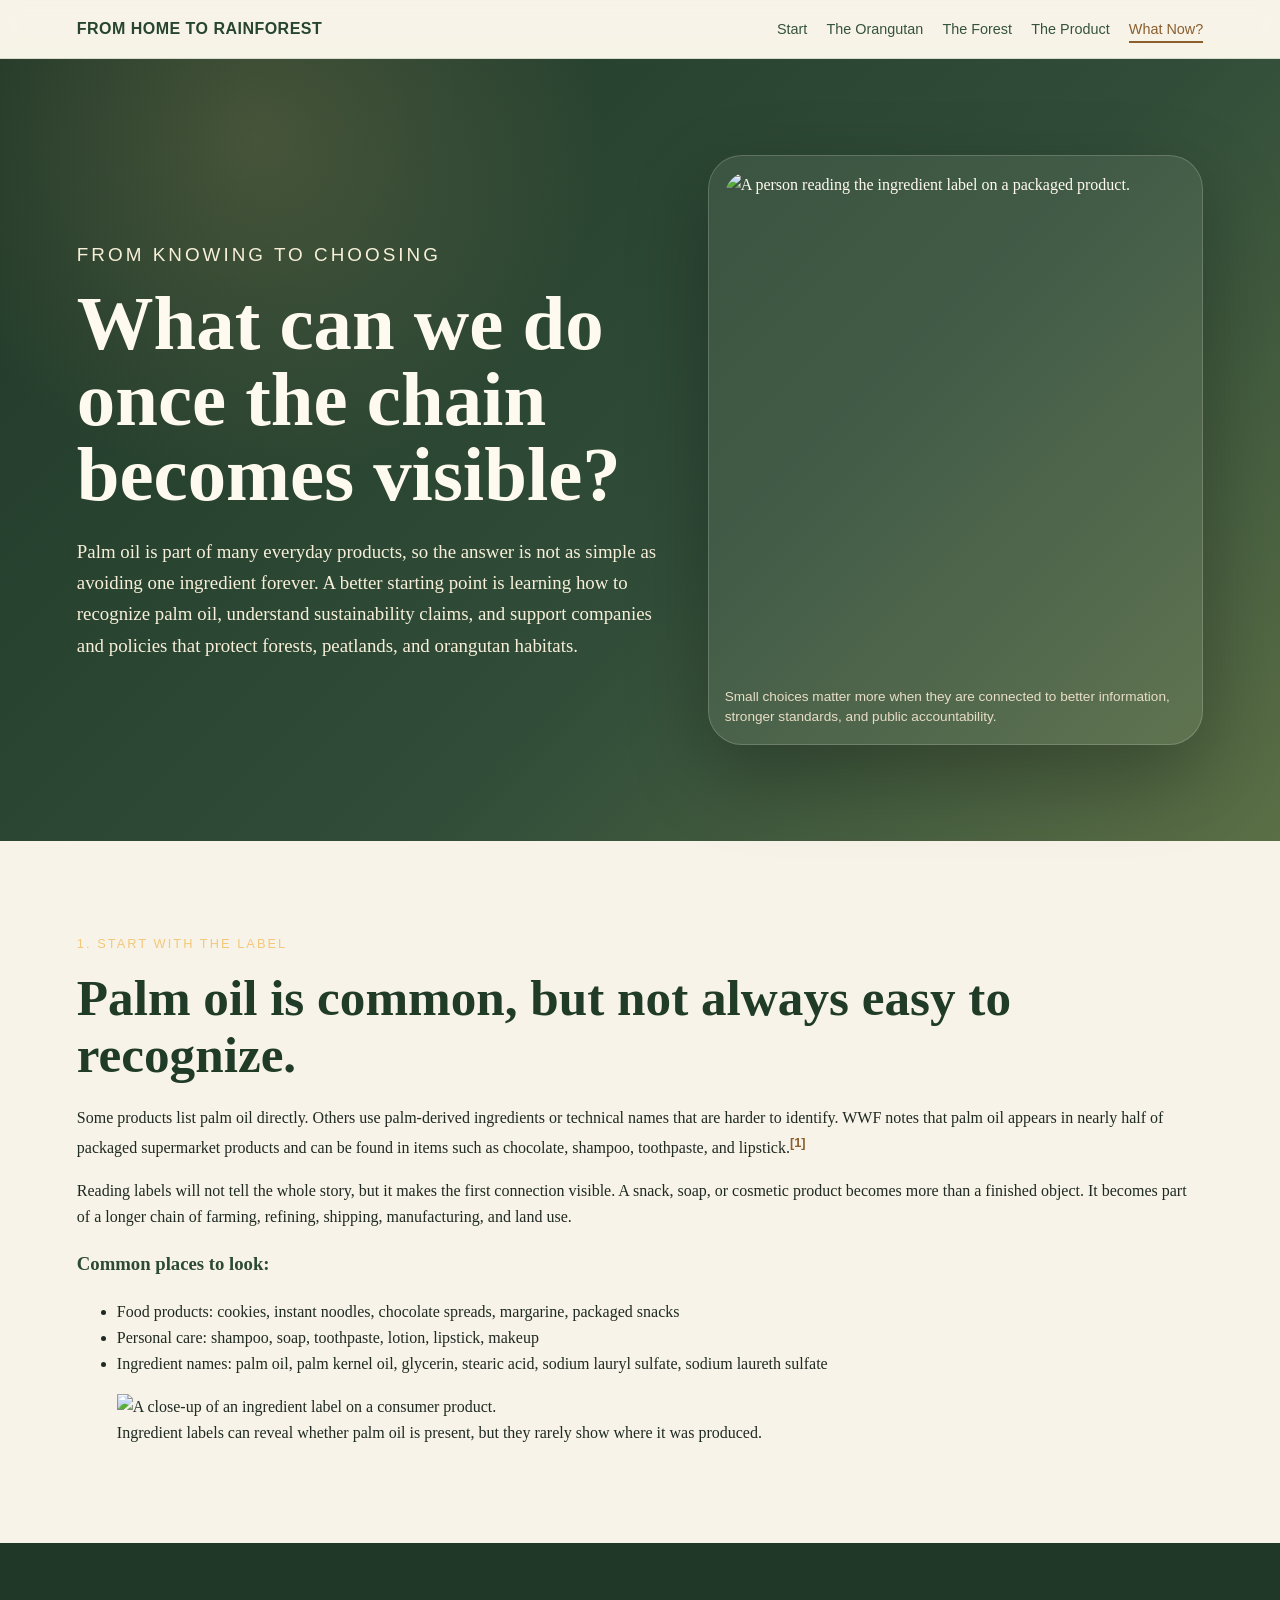
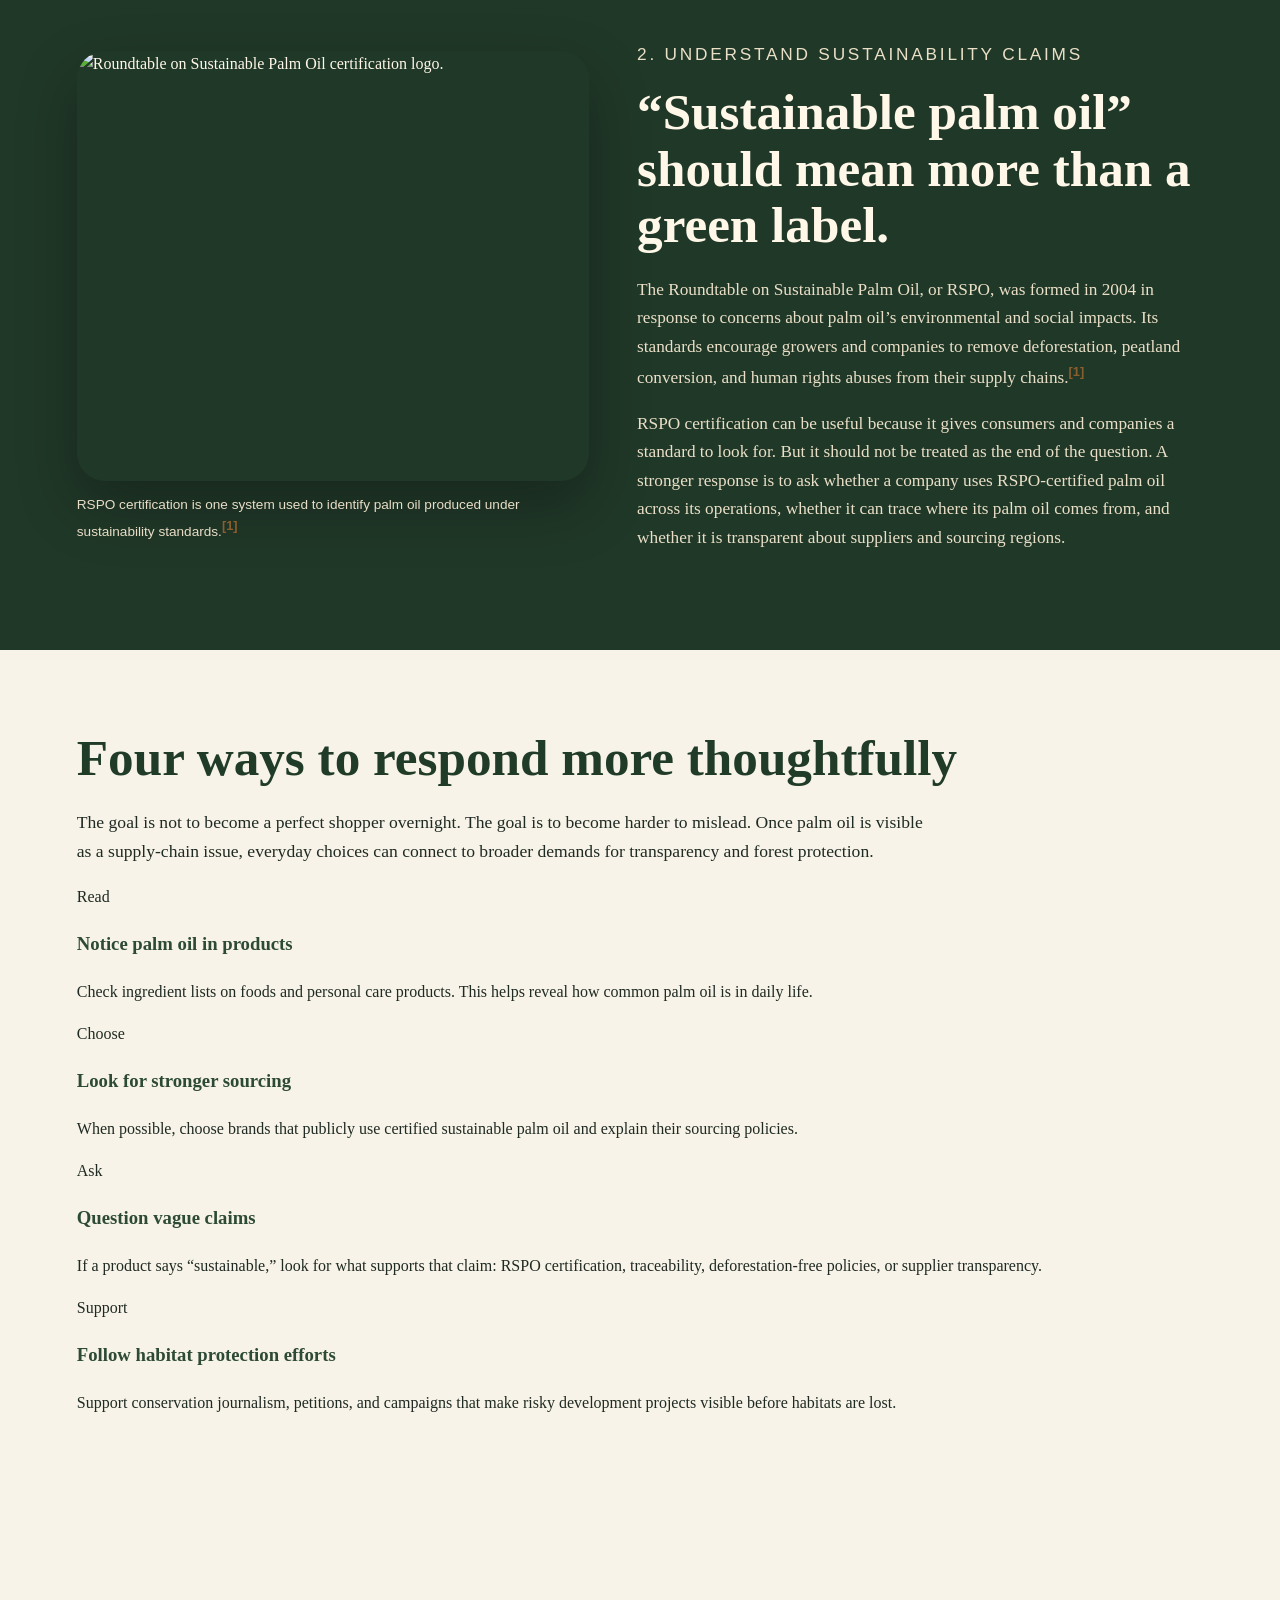
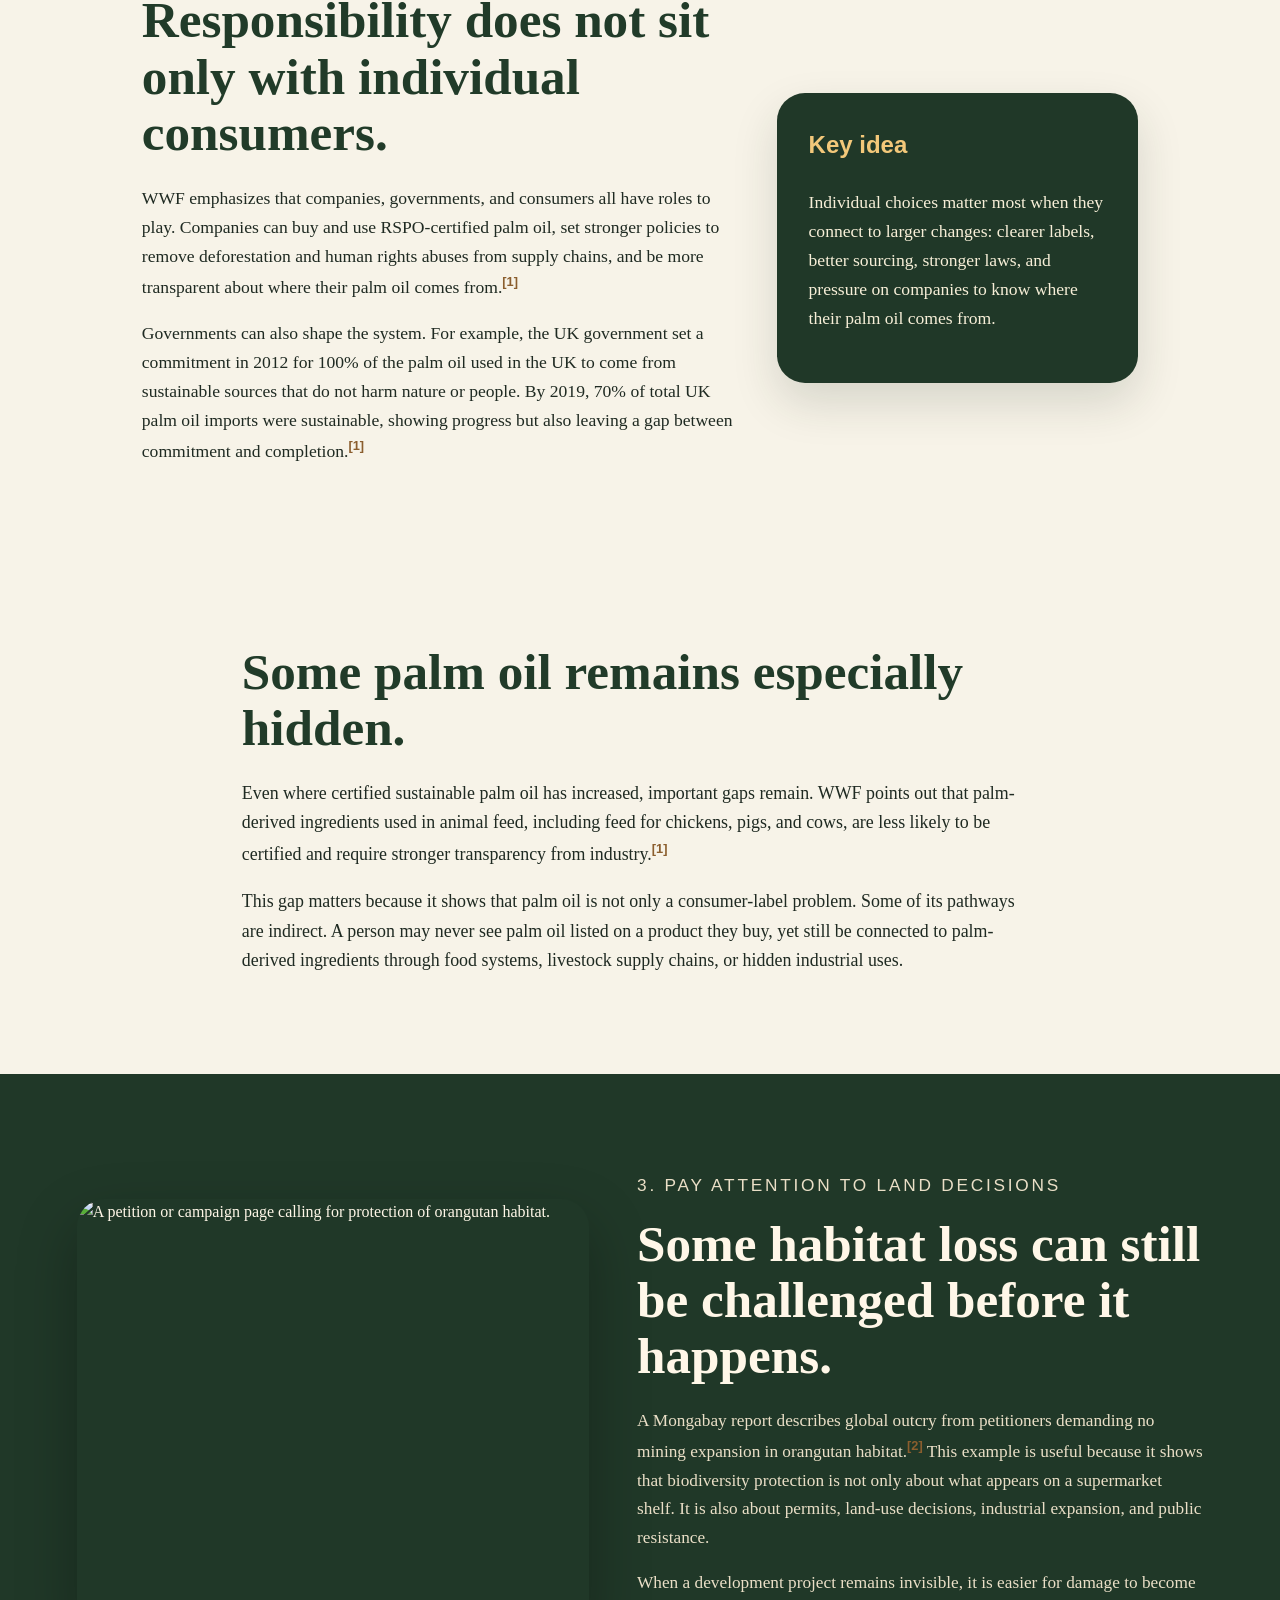
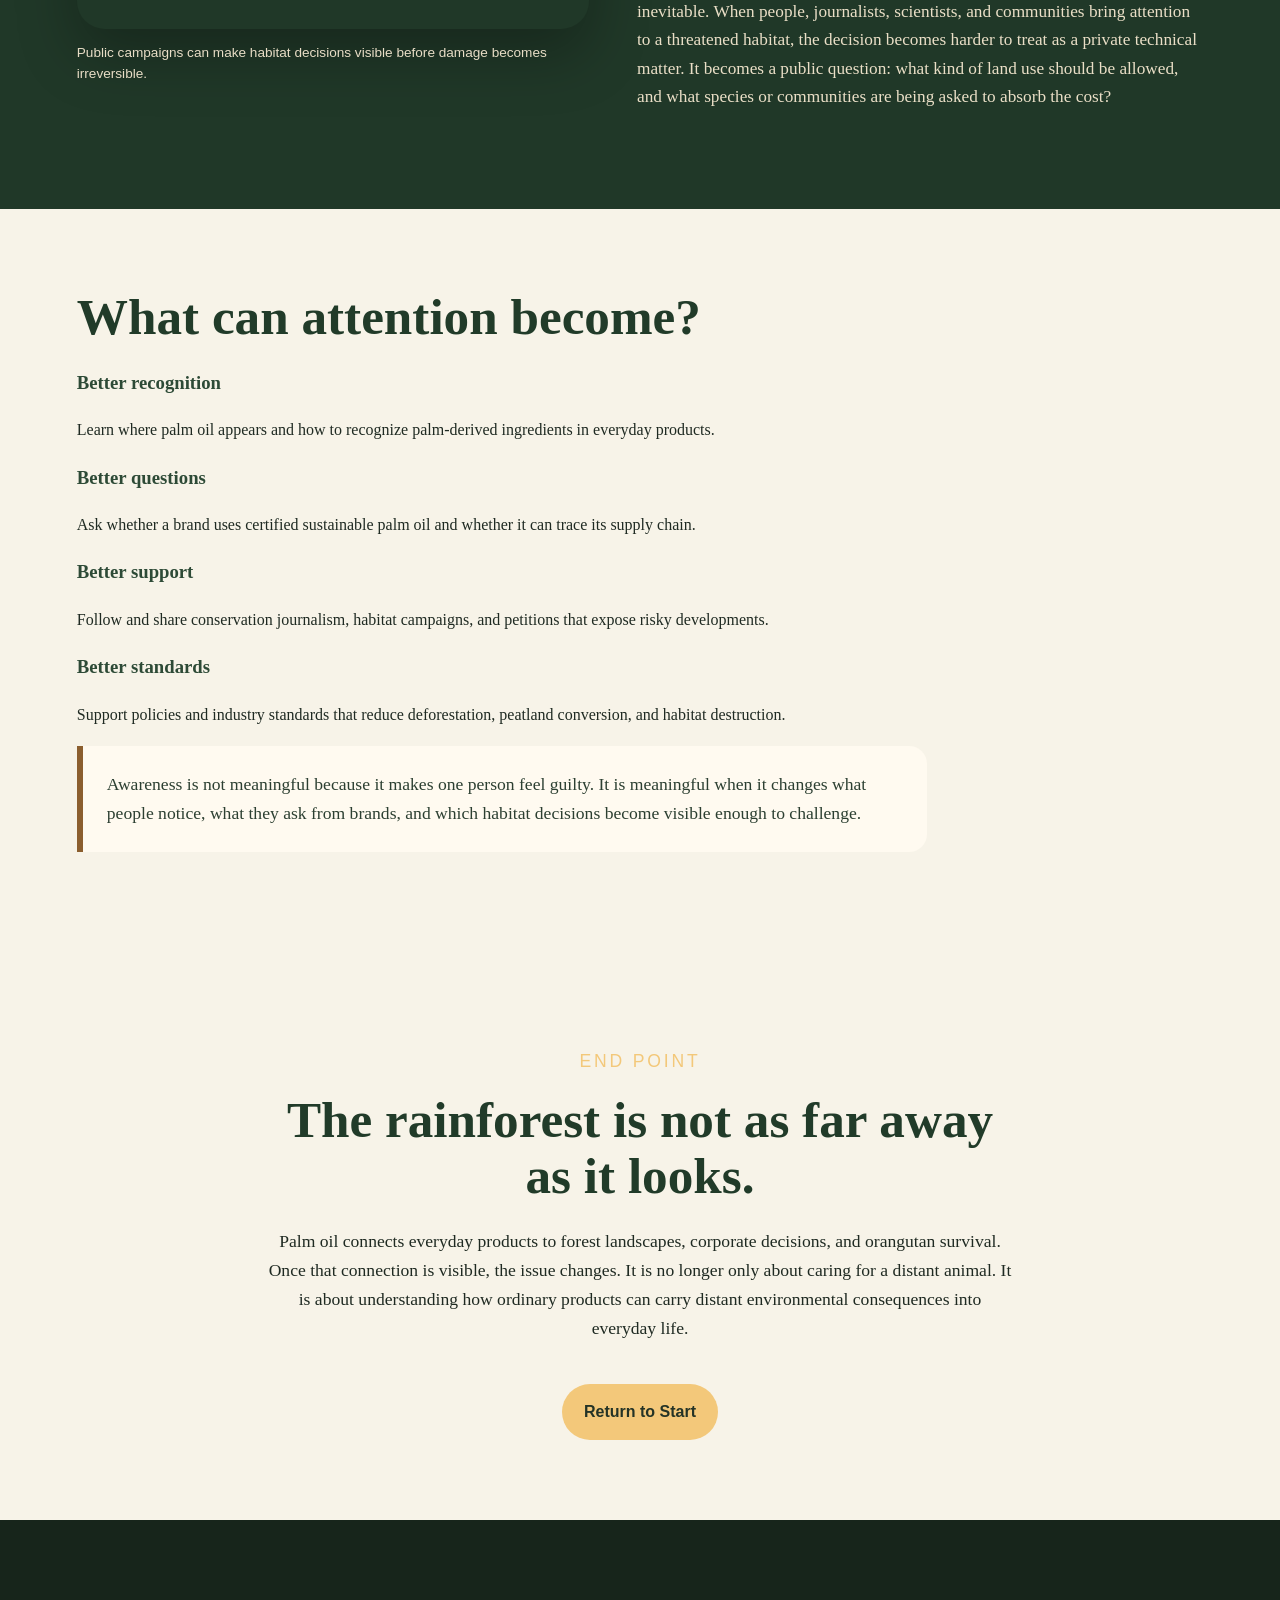
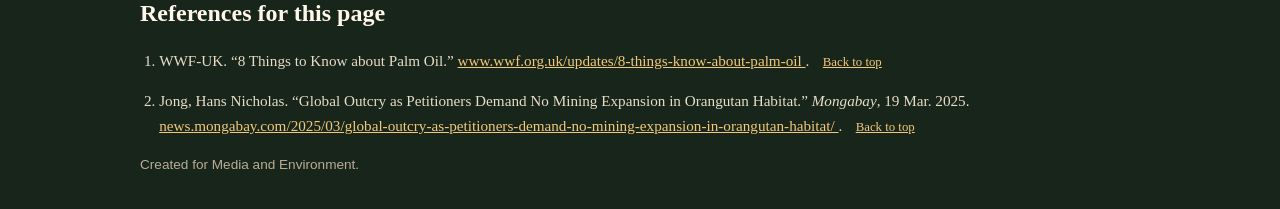
==== commit 3e4b48fc: "Update action.html" ====
--- a/action.html
+++ b/action.html
@@ -29,68 +29,48 @@
         <!-- PAGE HERO -->
         <section class="page-hero action-hero">
             <div class="page-hero-text">
-                <p class="eyebrow">From awareness to pressure</p>
-                <h1>The point is not to feel guilty forever.</h1>
-                <p>
-                    Palm oil is difficult to avoid because it is built into everyday products and global supply chains.
-                    The more useful question is where attention can become pressure: on labels, brands, sourcing systems,
-                    land decisions, and public accountability.
+                <p class="eyebrow">From knowing to choosing</p>
+                <h1>What can we do once the chain becomes visible?</h1>
+                <p>
+                    Palm oil is part of many everyday products, so the answer is not as simple as avoiding one ingredient forever.
+                    A better starting point is learning how to recognize palm oil, understand sustainability claims, and support
+                    companies and policies that protect forests, peatlands, and orangutan habitats.
                 </p>
             </div>
 
             <figure class="page-hero-image">
                 <img src="action-hero.jpg" alt="A person reading the ingredient label on a packaged product.">
                 <figcaption>
-                    Reading a label is not the whole solution, but it is one way to notice how distant landscapes enter daily life.
+                    Small choices matter more when they are connected to better information, stronger standards, and public accountability.
                 </figcaption>
             </figure>
-        </section>
-
-
-        <!-- INTRO -->
-        <section class="narrow-section">
-            <h2>Action starts with seeing the chain clearly.</h2>
-
-            <p>
-                The goal is not to make individual consumers feel personally responsible for an entire system. A single person
-                did not create palm oil expansion, global commodity markets, weak land protections, or corporate supply chains.
-                But once the chain becomes visible, responsibility can be located more precisely.
-            </p>
-
-            <p>
-                O’Neill and Nicholson-Cole argue that fear-based environmental communication can make people feel overwhelmed
-                instead of engaged.<a class="citation" href="#ref1">[1]</a> That matters here. If the story ends with “you are
-                destroying orangutans,” the result is guilt and defensiveness. If the story shows how the system works, it opens
-                room for better questions: Who profits? Who decides? Who can be pressured? What information is hidden? What kind
-                of sourcing should be demanded?
-            </p>
         </section>
 
 
         <!-- LABEL LITERACY -->
         <section class="action-feature">
             <div class="action-text">
-                <p class="eyebrow">1. Read labels, but do not stop there</p>
-                <h2>Palm oil is often present even when the word “palm” is not obvious.</h2>
+                <p class="eyebrow">1. Start with the label</p>
+                <h2>Palm oil is common, but not always easy to recognize.</h2>
 
                 <p>
                     Some products list palm oil directly. Others use palm-derived ingredients or technical names that are harder
-                    to recognize. WWF notes that palm oil appears in nearly half of packaged supermarket products and can be found
-                    in items such as chocolate, shampoo, toothpaste, and lipstick.<a class="citation" href="#ref5">[5]</a>
-                </p>
-
-                <p>
-                    Label reading matters because it breaks the illusion that palm oil is rare or distant. But labels also have
-                    limits. They usually do not show where the palm oil came from, whether forests were cleared, or which company
-                    controlled the supply chain. Labels are a starting point, not the final answer.
+                    to identify. WWF notes that palm oil appears in nearly half of packaged supermarket products and can be found
+                    in items such as chocolate, shampoo, toothpaste, and lipstick.<a class="citation" href="#ref1">[1]</a>
+                </p>
+
+                <p>
+                    Reading labels will not tell the whole story, but it makes the first connection visible. A snack, soap, or
+                    cosmetic product becomes more than a finished object. It becomes part of a longer chain of farming, refining,
+                    shipping, manufacturing, and land use.
                 </p>
 
                 <div class="mini-list">
-                    <h3>Look for:</h3>
+                    <h3>Common places to look:</h3>
                     <ul>
-                        <li>“Palm oil” or “palm kernel oil” in food products</li>
-                        <li>Ingredients that may be palm-derived, such as glycerin, stearic acid, sodium lauryl sulfate, or sodium laureth sulfate</li>
-                        <li>Claims such as “sustainable palm oil,” then ask what standard or certification supports the claim</li>
+                        <li>Food products: cookies, instant noodles, chocolate spreads, margarine, packaged snacks</li>
+                        <li>Personal care: shampoo, soap, toothpaste, lotion, lipstick, makeup</li>
+                        <li>Ingredient names: palm oil, palm kernel oil, glycerin, stearic acid, sodium lauryl sulfate, sodium laureth sulfate</li>
                     </ul>
                 </div>
             </div>
@@ -98,90 +78,133 @@
             <figure class="action-image">
                 <img src="palm-oil-label.jpg" alt="A close-up of an ingredient label on a consumer product.">
                 <figcaption>
-                    Ingredient labels can reveal presence, but they rarely reveal origin.
+                    Ingredient labels can reveal whether palm oil is present, but they rarely show where it was produced.
                 </figcaption>
             </figure>
         </section>
 
 
-        <!-- TRANSPARENCY -->
+        <!-- RSPO / CERTIFICATION SECTION -->
+        <section class="image-analysis-section rspo-section">
+            <figure>
+                <img src="rspo-logo.jpg" alt="Roundtable on Sustainable Palm Oil certification logo.">
+                <figcaption>
+                    RSPO certification is one system used to identify palm oil produced under sustainability standards.<a class="citation" href="#ref1">[1]</a>
+                </figcaption>
+            </figure>
+
+            <div>
+                <p class="eyebrow">2. Understand sustainability claims</p>
+                <h2>“Sustainable palm oil” should mean more than a green label.</h2>
+
+                <p>
+                    The Roundtable on Sustainable Palm Oil, or RSPO, was formed in 2004 in response to concerns about palm oil’s
+                    environmental and social impacts. Its standards encourage growers and companies to remove deforestation,
+                    peatland conversion, and human rights abuses from their supply chains.<a class="citation" href="#ref1">[1]</a>
+                </p>
+
+                <p>
+                    RSPO certification can be useful because it gives consumers and companies a standard to look for. But it should
+                    not be treated as the end of the question. A stronger response is to ask whether a company uses RSPO-certified
+                    palm oil across its operations, whether it can trace where its palm oil comes from, and whether it is transparent
+                    about suppliers and sourcing regions.
+                </p>
+            </div>
+        </section>
+
+
+        <!-- PRACTICAL ACTION CARDS -->
         <section class="action-cards-section">
-            <h2>2. Follow the pressure points</h2>
+            <h2>Four ways to respond more thoughtfully</h2>
 
             <p class="section-intro">
-                The palm oil chain is long, but it is not invisible. Different parts of the chain create different points of pressure.
-                Consumer choices matter most when they become questions directed at brands, retailers, certification systems,
-                and public policy.
+                The goal is not to become a perfect shopper overnight. The goal is to become harder to mislead. Once palm oil is
+                visible as a supply-chain issue, everyday choices can connect to broader demands for transparency and forest protection.
             </p>
 
             <div class="action-card-grid">
 
                 <article class="action-card">
-                    <span>Product</span>
-                    <h3>Ask what is inside</h3>
-                    <p>
-                        The first step is noticing whether palm oil or palm-based ingredients appear in ordinary products.
-                        This changes a product from a neutral object into an entry point into a supply chain.
+                    <span>Read</span>
+                    <h3>Notice palm oil in products</h3>
+                    <p>
+                        Check ingredient lists on foods and personal care products. This helps reveal how common palm oil is in daily life.
                     </p>
                 </article>
 
                 <article class="action-card">
-                    <span>Brand</span>
-                    <h3>Ask where it comes from</h3>
-                    <p>
-                        A brand can say it uses palm oil, but the more important question is whether it can trace that palm oil
-                        back to mills, plantations, or regions without recent deforestation.
+                    <span>Choose</span>
+                    <h3>Look for stronger sourcing</h3>
+                    <p>
+                        When possible, choose brands that publicly use certified sustainable palm oil and explain their sourcing policies.
                     </p>
                 </article>
 
                 <article class="action-card">
-                    <span>Supply chain</span>
-                    <h3>Ask who is connected</h3>
-                    <p>
-                        Trase shows how palm oil moves through provinces, exporters, and countries of first import.<a class="citation" href="#ref2">[2]</a>
-                        That kind of data makes it harder for companies to treat environmental damage as someone else’s problem.
+                    <span>Ask</span>
+                    <h3>Question vague claims</h3>
+                    <p>
+                        If a product says “sustainable,” look for what supports that claim: RSPO certification, traceability,
+                        deforestation-free policies, or supplier transparency.
                     </p>
                 </article>
 
                 <article class="action-card">
-                    <span>Land</span>
-                    <h3>Ask what is being protected</h3>
-                    <p>
-                        A product can be marketed as sustainable while forests remain vulnerable elsewhere. The question is not only
-                        what a company claims, but whether habitats and communities are actually protected on the ground.
-                    </p>
-                </article>
-
-            </div>
-        </section>
-
-
-        <!-- SYSTEM, NOT PURITY -->
+                    <span>Support</span>
+                    <h3>Follow habitat protection efforts</h3>
+                    <p>
+                        Support conservation journalism, petitions, and campaigns that make risky development projects visible before habitats are lost.
+                    </p>
+                </article>
+
+            </div>
+        </section>
+
+
+        <!-- COMPANIES / GOVERNMENTS / CONSUMERS -->
         <section class="split-section action-split">
             <div>
-                <h2>The goal is not consumer purity.</h2>
-
-                <p>
-                    Palm oil is so widespread that “never use palm oil” can become an unrealistic and shallow answer. It can also
-                    hide the larger issue: production systems are shaped by companies, governments, trade rules, and land-use decisions.
-                    A more useful response is to demand traceability, stronger sourcing rules, and real protection for high-risk habitats.
-                </p>
-
-                <p>
-                    This also avoids turning the problem into a simple moral test of individual shoppers. A person can make better
-                    choices, but the deeper change comes when many people ask the same questions at once: Which brands are buying
-                    from risky suppliers? Which developments are entering orangutan habitat? Which policies allow forest conversion
-                    to continue?
+                <h2>Responsibility does not sit only with individual consumers.</h2>
+
+                <p>
+                    WWF emphasizes that companies, governments, and consumers all have roles to play. Companies can buy and use
+                    RSPO-certified palm oil, set stronger policies to remove deforestation and human rights abuses from supply
+                    chains, and be more transparent about where their palm oil comes from.<a class="citation" href="#ref1">[1]</a>
+                </p>
+
+                <p>
+                    Governments can also shape the system. For example, the UK government set a commitment in 2012 for 100% of
+                    the palm oil used in the UK to come from sustainable sources that do not harm nature or people. By 2019,
+                    70% of total UK palm oil imports were sustainable, showing progress but also leaving a gap between commitment
+                    and completion.<a class="citation" href="#ref1">[1]</a>
                 </p>
             </div>
 
             <aside class="insight-box">
                 <h3>Key idea</h3>
                 <p>
-                    The most important action is not performing perfect innocence. It is helping make hidden systems visible enough
-                    that companies and governments can be challenged.
+                    Individual choices matter most when they connect to larger changes: clearer labels, better sourcing,
+                    stronger laws, and pressure on companies to know where their palm oil comes from.
                 </p>
             </aside>
+        </section>
+
+
+        <!-- GAPS / ANIMAL FEED -->
+        <section class="narrow-section">
+            <h2>Some palm oil remains especially hidden.</h2>
+
+            <p>
+                Even where certified sustainable palm oil has increased, important gaps remain. WWF points out that palm-derived
+                ingredients used in animal feed, including feed for chickens, pigs, and cows, are less likely to be certified and
+                require stronger transparency from industry.<a class="citation" href="#ref1">[1]</a>
+            </p>
+
+            <p>
+                This gap matters because it shows that palm oil is not only a consumer-label problem. Some of its pathways are
+                indirect. A person may never see palm oil listed on a product they buy, yet still be connected to palm-derived
+                ingredients through food systems, livestock supply chains, or hidden industrial uses.
+            </p>
         </section>
 
 
@@ -190,68 +213,69 @@
             <figure>
                 <img src="petition-action.jpg" alt="A petition or campaign page calling for protection of orangutan habitat.">
                 <figcaption>
-                    Public pressure can turn habitat loss from a private development decision into a visible political issue.
+                    Public campaigns can make habitat decisions visible before damage becomes irreversible.
                 </figcaption>
             </figure>
 
             <div>
-                <p class="eyebrow">3. Support public resistance</p>
-                <h2>Some habitat decisions are fought before the trees fall.</h2>
-
-                <p>
-                    A Mongabay report describes global outcry from petitioners demanding no mining expansion in orangutan habitat.<a class="citation" href="#ref3">[3]</a>
-                    This story is important because it shows action beyond shopping. Orangutan protection also depends on land decisions,
-                    development permits, corporate expansion, and public resistance before damage becomes irreversible.
-                </p>
-
-                <p>
-                    The lesson is not that every visitor must become an expert in Indonesian land politics. The lesson is that habitat
-                    loss is decided somewhere. When those decisions remain invisible, they are easier to approve. When they become public,
-                    they can be questioned, delayed, challenged, or changed.
-                </p>
-            </div>
-        </section>
-
-
-        <!-- PRACTICAL ACTIONS -->
+                <p class="eyebrow">3. Pay attention to land decisions</p>
+                <h2>Some habitat loss can still be challenged before it happens.</h2>
+
+                <p>
+                    A Mongabay report describes global outcry from petitioners demanding no mining expansion in orangutan habitat.<a class="citation" href="#ref2">[2]</a>
+                    This example is useful because it shows that biodiversity protection is not only about what appears on a supermarket
+                    shelf. It is also about permits, land-use decisions, industrial expansion, and public resistance.
+                </p>
+
+                <p>
+                    When a development project remains invisible, it is easier for damage to become inevitable. When people, journalists,
+                    scientists, and communities bring attention to a threatened habitat, the decision becomes harder to treat as a private
+                    technical matter. It becomes a public question: what kind of land use should be allowed, and what species or communities
+                    are being asked to absorb the cost?
+                </p>
+            </div>
+        </section>
+
+
+        <!-- TAKEAWAY -->
         <section class="takeaway-section">
             <h2>What can attention become?</h2>
 
             <div class="takeaway-grid">
 
                 <article>
-                    <h3>Awareness</h3>
-                    <p>
-                        Learn where palm oil appears and why it is difficult to recognize on product labels.
+                    <h3>Better recognition</h3>
+                    <p>
+                        Learn where palm oil appears and how to recognize palm-derived ingredients in everyday products.
                     </p>
                 </article>
 
                 <article>
-                    <h3>Questions</h3>
-                    <p>
-                        Ask brands whether their palm oil is traceable, deforestation-free, and connected to public sourcing standards.
+                    <h3>Better questions</h3>
+                    <p>
+                        Ask whether a brand uses certified sustainable palm oil and whether it can trace its supply chain.
                     </p>
                 </article>
 
                 <article>
-                    <h3>Pressure</h3>
-                    <p>
-                        Support petitions, journalism, and campaigns that make risky development projects visible before habitats are lost.
+                    <h3>Better support</h3>
+                    <p>
+                        Follow and share conservation journalism, habitat campaigns, and petitions that expose risky developments.
                     </p>
                 </article>
 
                 <article>
-                    <h3>Policy</h3>
-                    <p>
-                        Follow laws and commitments around deforestation-free supply chains, protected habitats, and Indigenous land rights.
+                    <h3>Better standards</h3>
+                    <p>
+                        Support policies and industry standards that reduce deforestation, peatland conversion, and habitat destruction.
                     </p>
                 </article>
 
             </div>
 
             <p class="analysis">
-                Attention becomes useful when it moves outward. It begins with recognizing a product, but it should not end there.
-                The stronger question is how ordinary products can lead to demands for transparency, habitat protection, and accountability.
+                Awareness is not meaningful because it makes one person feel guilty. It is meaningful when it changes what people
+                notice, what they ask from brands, and which habitat decisions become visible enough to challenge.
             </p>
         </section>
 
@@ -264,7 +288,7 @@
             <p>
                 Palm oil connects everyday products to forest landscapes, corporate decisions, and orangutan survival. Once that
                 connection is visible, the issue changes. It is no longer only about caring for a distant animal. It is about
-                understanding the systems that bring distant environmental loss into everyday life.
+                understanding how ordinary products can carry distant environmental consequences into everyday life.
             </p>
 
             <a class="button" href="index.html">Return to Start</a>
@@ -279,22 +303,15 @@
 
             <ol>
                 <li id="ref1">
-                    O’Neill, Saffron, and Sophie Nicholson-Cole.
-                    “Fear Won’t Do It: Promoting Positive Engagement with Climate Change Through Visual and Iconic Representations.”
-                    <em>Science Communication</em>, 2009.
-                    <a class="back-link" href="#">Back to top</a>
-                </li>
-
-                <li id="ref2">
-                    Trase.
-                    “Indonesia Palm Oil Supply Chain.”
-                    <a href="https://trase.earth/explore/supply-chain/indonesia/palm-oil?chartType=sankey&year=2022&indicator=volume&dimension=province_of_production&dimension=mill_group&dimension=exporter&dimension=country_of_first_import&hideDomestic=false" target="_blank">
-                        trase.earth/explore/supply-chain/indonesia/palm-oil
+                    WWF-UK.
+                    “8 Things to Know about Palm Oil.”
+                    <a href="https://www.wwf.org.uk/updates/8-things-know-about-palm-oil" target="_blank">
+                        www.wwf.org.uk/updates/8-things-know-about-palm-oil
                     </a>.
                     <a class="back-link" href="#">Back to top</a>
                 </li>
 
-                <li id="ref3">
+                <li id="ref2">
                     Jong, Hans Nicholas.
                     “Global Outcry as Petitioners Demand No Mining Expansion in Orangutan Habitat.”
                     <em>Mongabay</em>, 19 Mar. 2025.
@@ -303,25 +320,6 @@
                     </a>.
                     <a class="back-link" href="#">Back to top</a>
                 </li>
-
-                <li id="ref4">
-                    Greenpeace UK.
-                    “Rang-tan: The Story of Dirty Palm Oil.”
-                    <em>YouTube</em>, uploaded by Greenpeace UK.
-                    <a href="https://www.youtube.com/watch?v=TQQXstNh45g" target="_blank">
-                        www.youtube.com/watch?v=TQQXstNh45g
-                    </a>.
-                    <a class="back-link" href="#">Back to top</a>
-                </li>
-
-                <li id="ref5">
-                    WWF-UK.
-                    “8 Things to Know about Palm Oil.”
-                    <a href="https://www.wwf.org.uk/updates/8-things-know-about-palm-oil" target="_blank">
-                        www.wwf.org.uk/updates/8-things-know-about-palm-oil
-                    </a>.
-                    <a class="back-link" href="#">Back to top</a>
-                </li>
             </ol>
         </section>
 
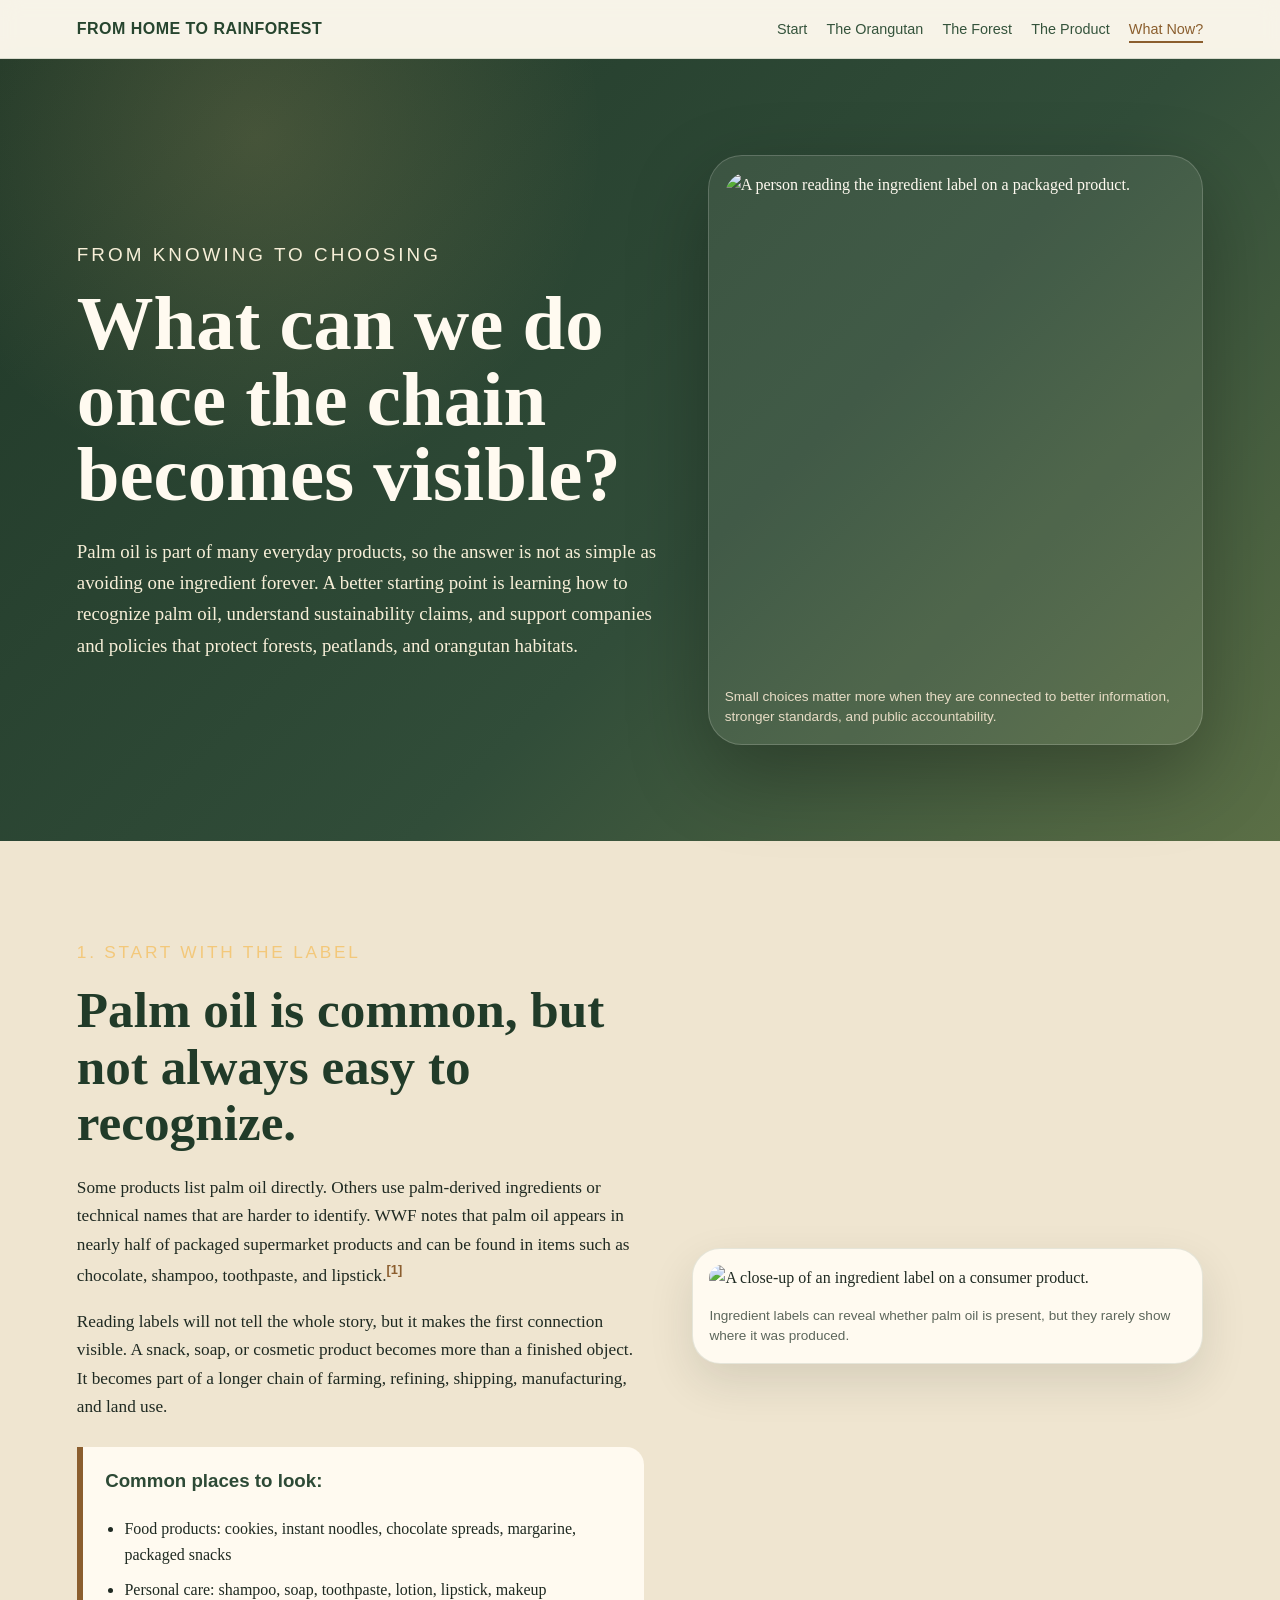
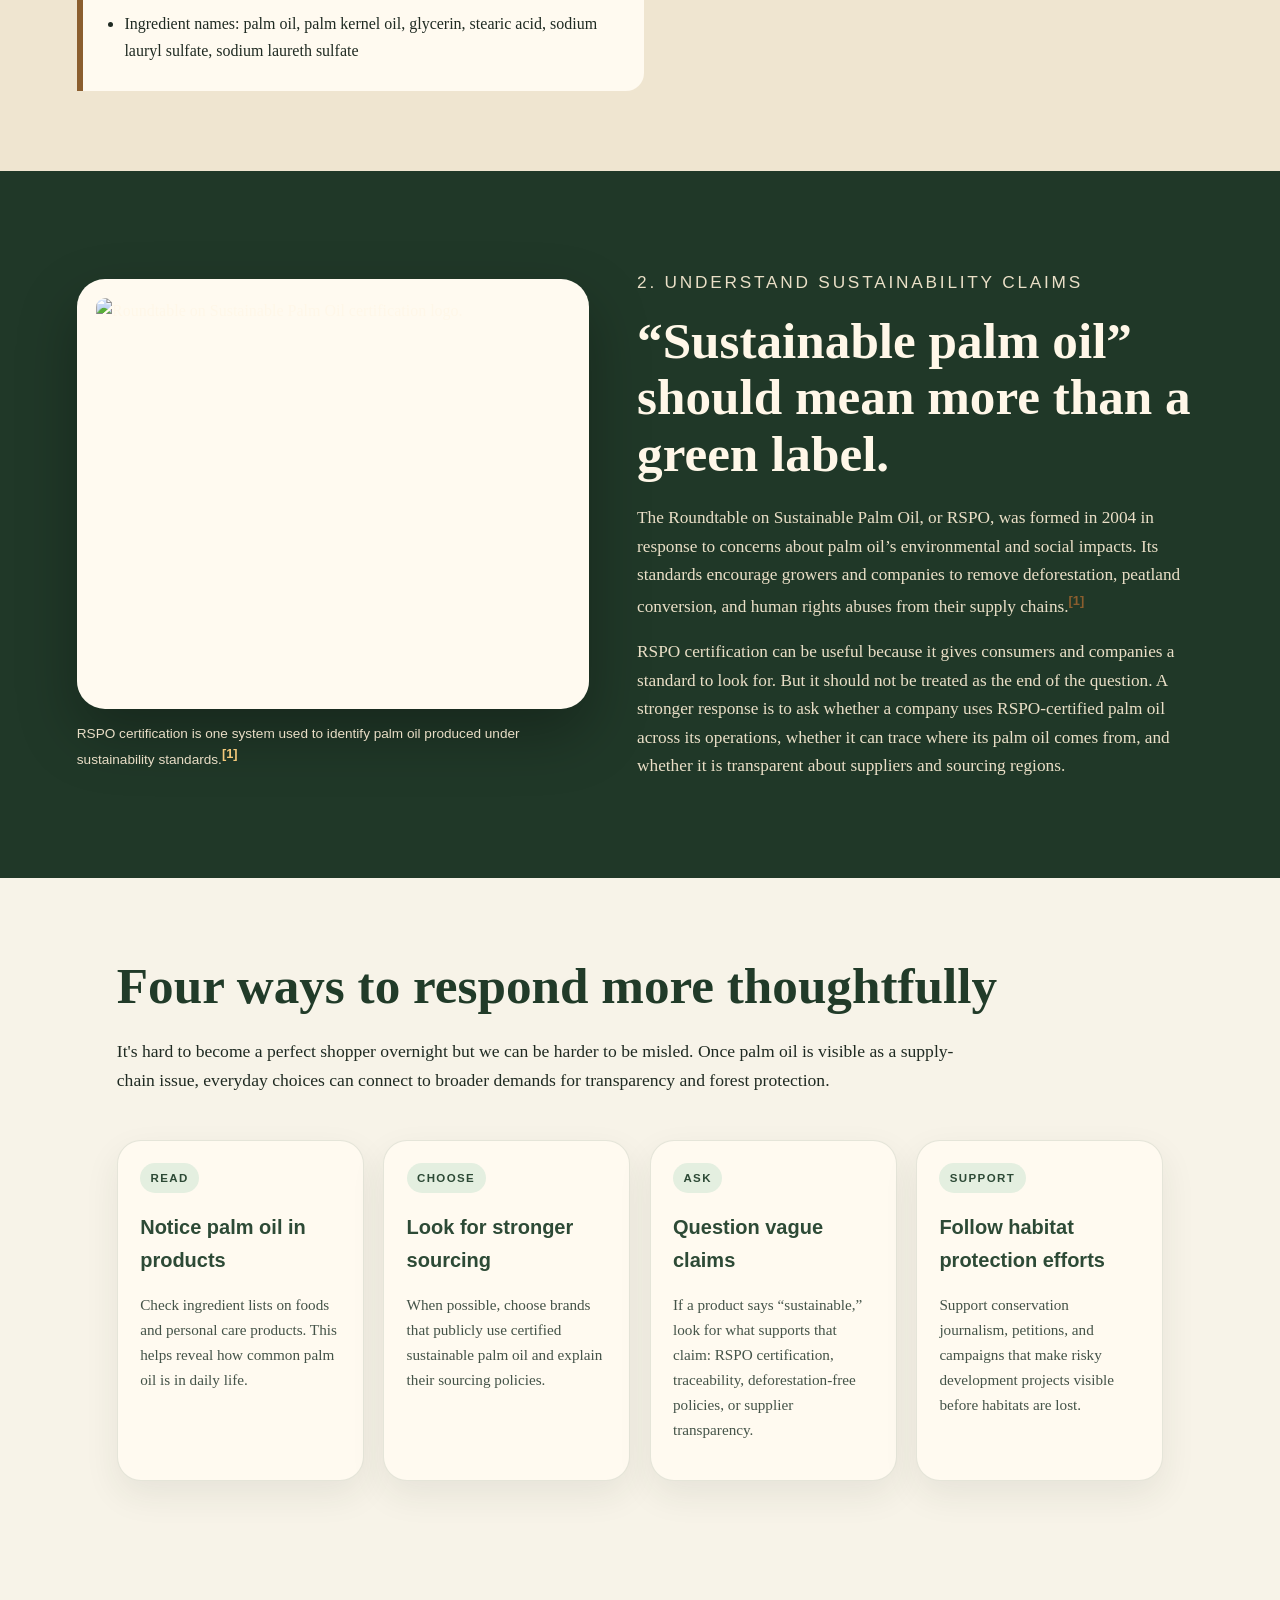
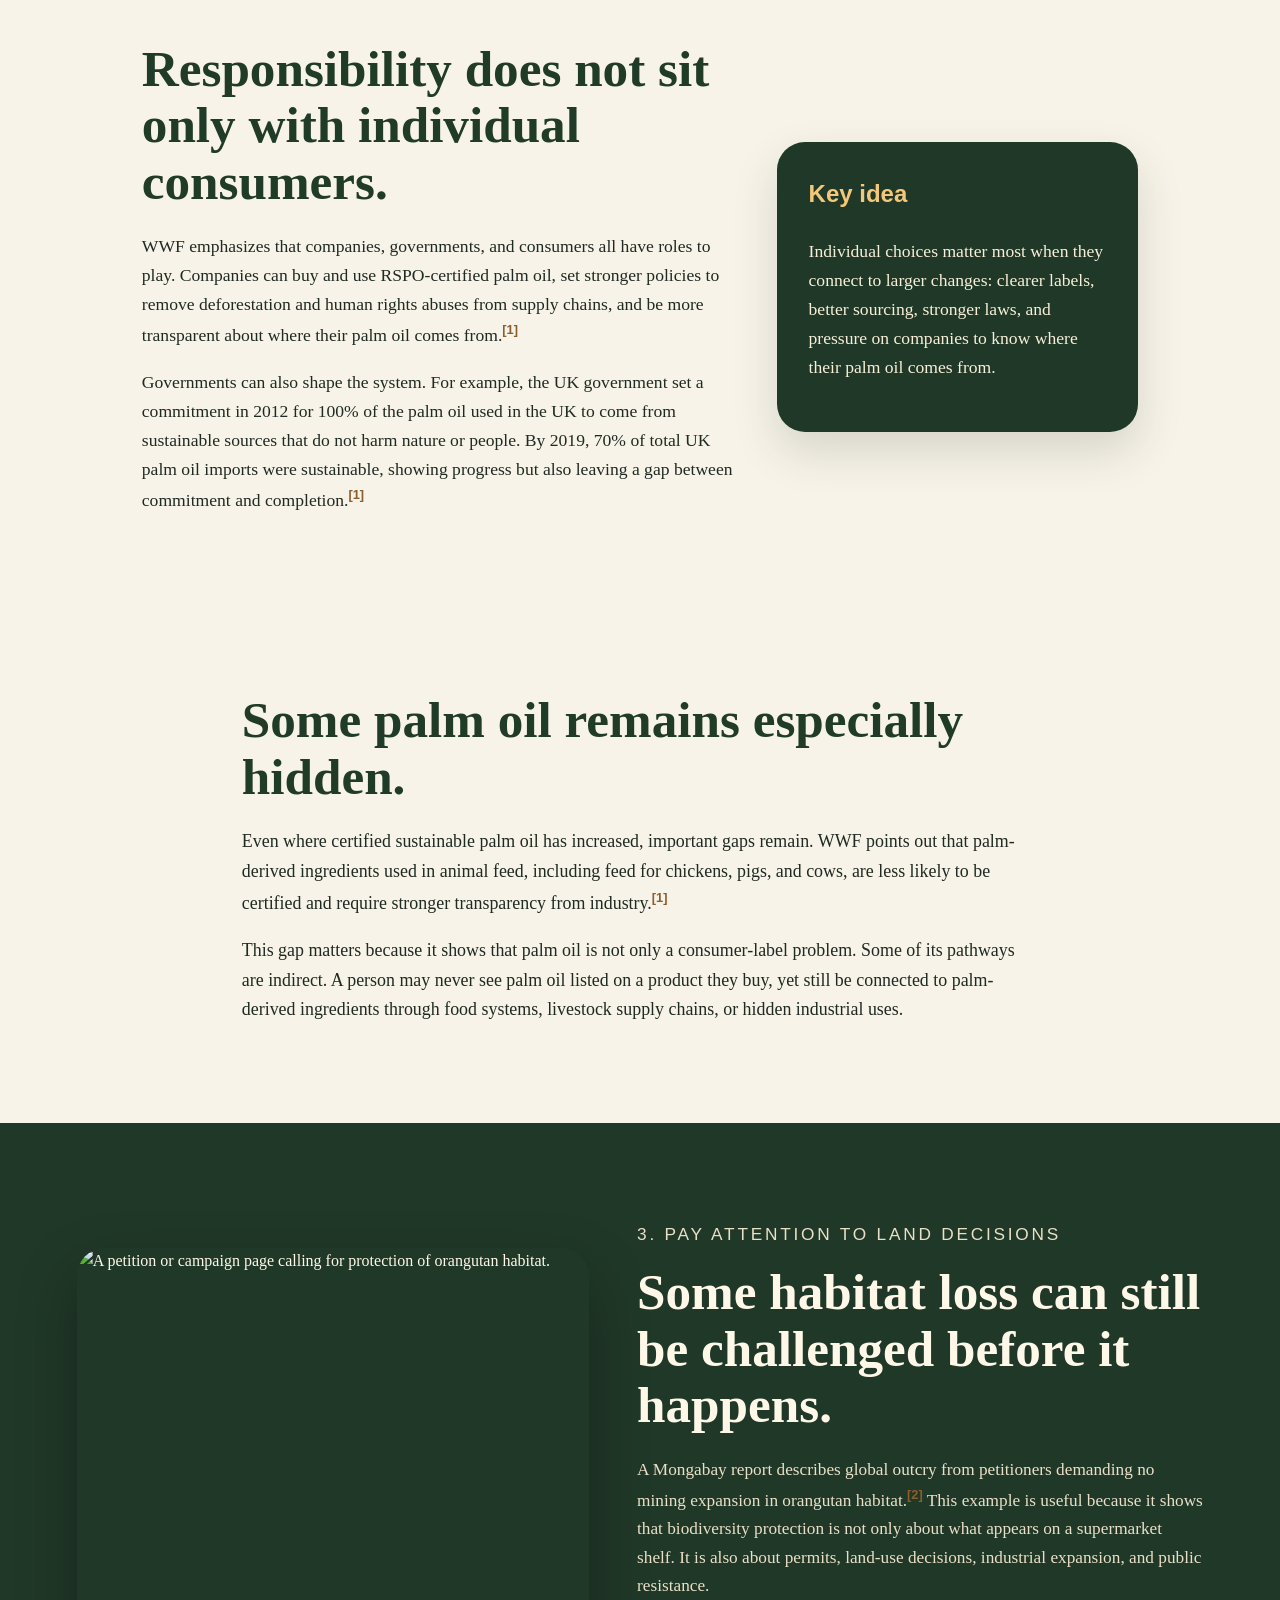
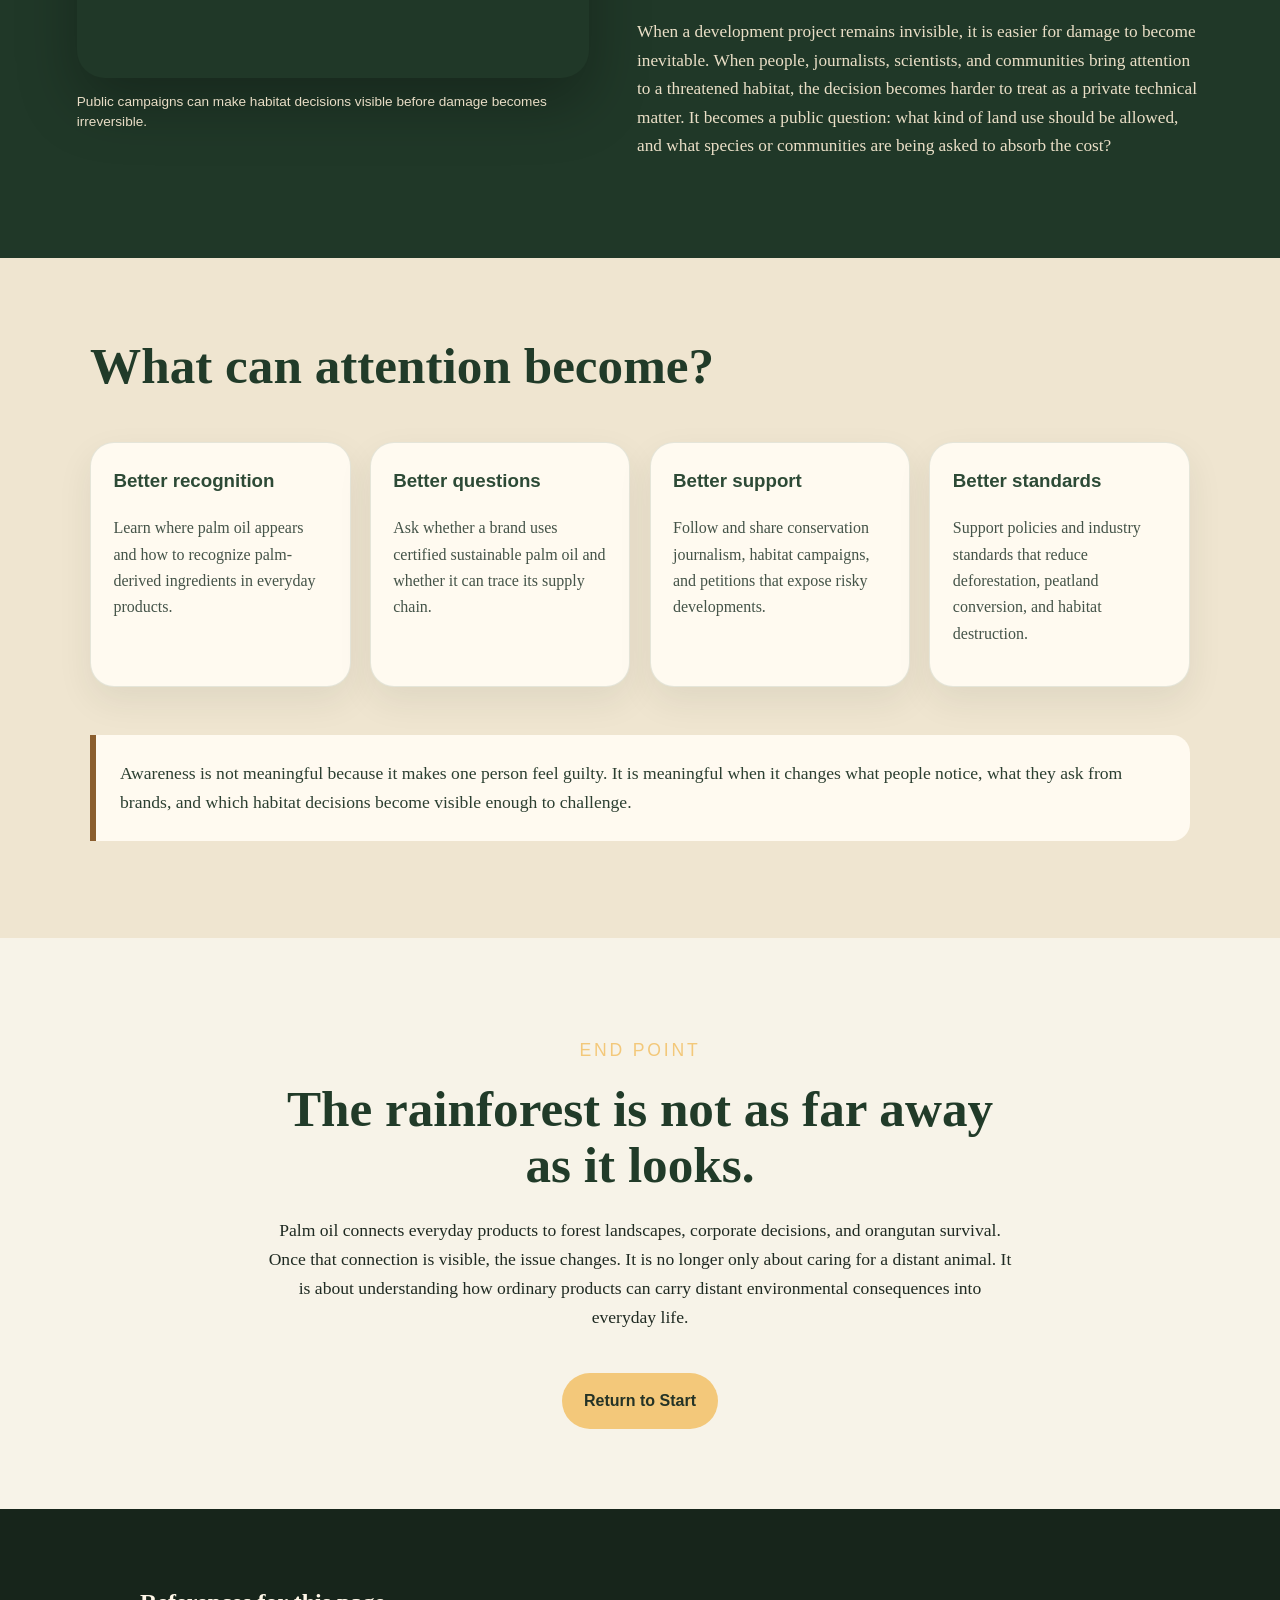
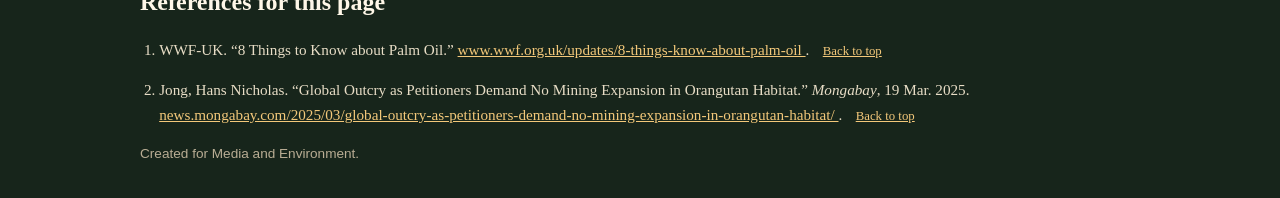
==== commit 737ea39b: "Update action.html" ====
--- a/action.html
+++ b/action.html
@@ -118,7 +118,7 @@
             <h2>Four ways to respond more thoughtfully</h2>
 
             <p class="section-intro">
-                The goal is not to become a perfect shopper overnight. The goal is to become harder to mislead. Once palm oil is
+                It's hard to become a perfect shopper overnight but we can be harder to be misled. Once palm oil is
                 visible as a supply-chain issue, everyday choices can connect to broader demands for transparency and forest protection.
             </p>
 
--- a/style.css
+++ b/style.css
@@ -1122,6 +1122,195 @@
 
     .video-wrapper {
         border-radius: 18px;
+    }
+}
+
+/* =========================
+   ACTION PAGE UPDATED
+========================= */
+
+.action-feature {
+    background: #efe5d0;
+    display: grid;
+    grid-template-columns: 1fr 0.9fr;
+    gap: 3rem;
+    align-items: center;
+}
+
+.action-text p {
+    font-size: 1.08rem;
+    max-width: 760px;
+}
+
+.action-image {
+    margin: 0;
+    background: #fffaf0;
+    border: 1px solid rgba(45, 74, 54, 0.12);
+    border-radius: 28px;
+    padding: 1rem;
+    box-shadow: 0 18px 45px rgba(32, 45, 35, 0.12);
+}
+
+.action-image img {
+    width: 100%;
+    max-height: 480px;
+    object-fit: cover;
+    border-radius: 20px;
+}
+
+.action-image figcaption {
+    font-family: Arial, Helvetica, sans-serif;
+    font-size: 0.85rem;
+    line-height: 1.5;
+    color: #5c665b;
+    margin-top: 0.9rem;
+}
+
+.mini-list {
+    margin-top: 1.6rem;
+    background: #fffaf0;
+    border-left: 6px solid #8b5e2e;
+    padding: 1.2rem 1.4rem;
+    border-radius: 0 18px 18px 0;
+}
+
+.mini-list h3 {
+    margin-top: 0;
+    font-family: Arial, Helvetica, sans-serif;
+}
+
+.mini-list ul {
+    margin-bottom: 0;
+    padding-left: 1.2rem;
+}
+
+.mini-list li {
+    margin-bottom: 0.5rem;
+}
+
+.rspo-section {
+    background: #203828;
+}
+
+.rspo-section figure img {
+    background: #fffaf0;
+    padding: 1.2rem;
+    object-fit: contain;
+}
+
+.rspo-section figcaption a.citation {
+    color: #f3c87a;
+}
+
+.action-cards-section {
+    max-width: 1200px;
+    margin: 0 auto;
+}
+
+.action-card-grid {
+    margin-top: 2.8rem;
+    display: grid;
+    grid-template-columns: repeat(4, 1fr);
+    gap: 1.2rem;
+}
+
+.action-card {
+    background: #fffaf0;
+    border: 1px solid rgba(45, 74, 54, 0.12);
+    border-radius: 24px;
+    padding: 1.4rem;
+    box-shadow: 0 14px 35px rgba(32, 45, 35, 0.08);
+}
+
+.action-card span {
+    display: inline-block;
+    font-family: Arial, Helvetica, sans-serif;
+    font-size: 0.72rem;
+    font-weight: 800;
+    letter-spacing: 0.12em;
+    text-transform: uppercase;
+    background: #e4efe0;
+    color: #2d4a36;
+    padding: 0.35rem 0.65rem;
+    border-radius: 999px;
+    margin-bottom: 0.8rem;
+}
+
+.action-card h3 {
+    font-family: Arial, Helvetica, sans-serif;
+    font-size: 1.25rem;
+    margin: 0.3rem 0 0.6rem;
+}
+
+.action-card p {
+    font-size: 0.95rem;
+    color: #445348;
+}
+
+.action-split {
+    background: #f7f3e8;
+}
+
+.action-story-section {
+    background: #203828;
+}
+
+.takeaway-section {
+    background: #efe5d0;
+}
+
+.takeaway-section h2,
+.takeaway-section .analysis {
+    max-width: 1100px;
+    margin-left: auto;
+    margin-right: auto;
+}
+
+.takeaway-grid {
+    max-width: 1100px;
+    margin: 3rem auto;
+    display: grid;
+    grid-template-columns: repeat(4, 1fr);
+    gap: 1.2rem;
+}
+
+.takeaway-grid article {
+    background: #fffaf0;
+    border-radius: 24px;
+    padding: 1.4rem;
+    border: 1px solid rgba(45, 74, 54, 0.12);
+    box-shadow: 0 14px 35px rgba(32, 45, 35, 0.08);
+}
+
+.takeaway-grid h3 {
+    font-family: Arial, Helvetica, sans-serif;
+    margin-top: 0;
+}
+
+.takeaway-grid p {
+    color: #445348;
+}
+
+/* Responsive action page */
+@media (max-width: 950px) {
+    .action-feature {
+        grid-template-columns: 1fr;
+    }
+
+    .action-card-grid,
+    .takeaway-grid {
+        grid-template-columns: repeat(2, 1fr);
+    }
+}
+
+@media (max-width: 620px) {
+    .action-card-grid,
+    .takeaway-grid {
+        grid-template-columns: 1fr;
+    }
+
+    .action-image img {
+        max-height: 320px;
     }
 }
 
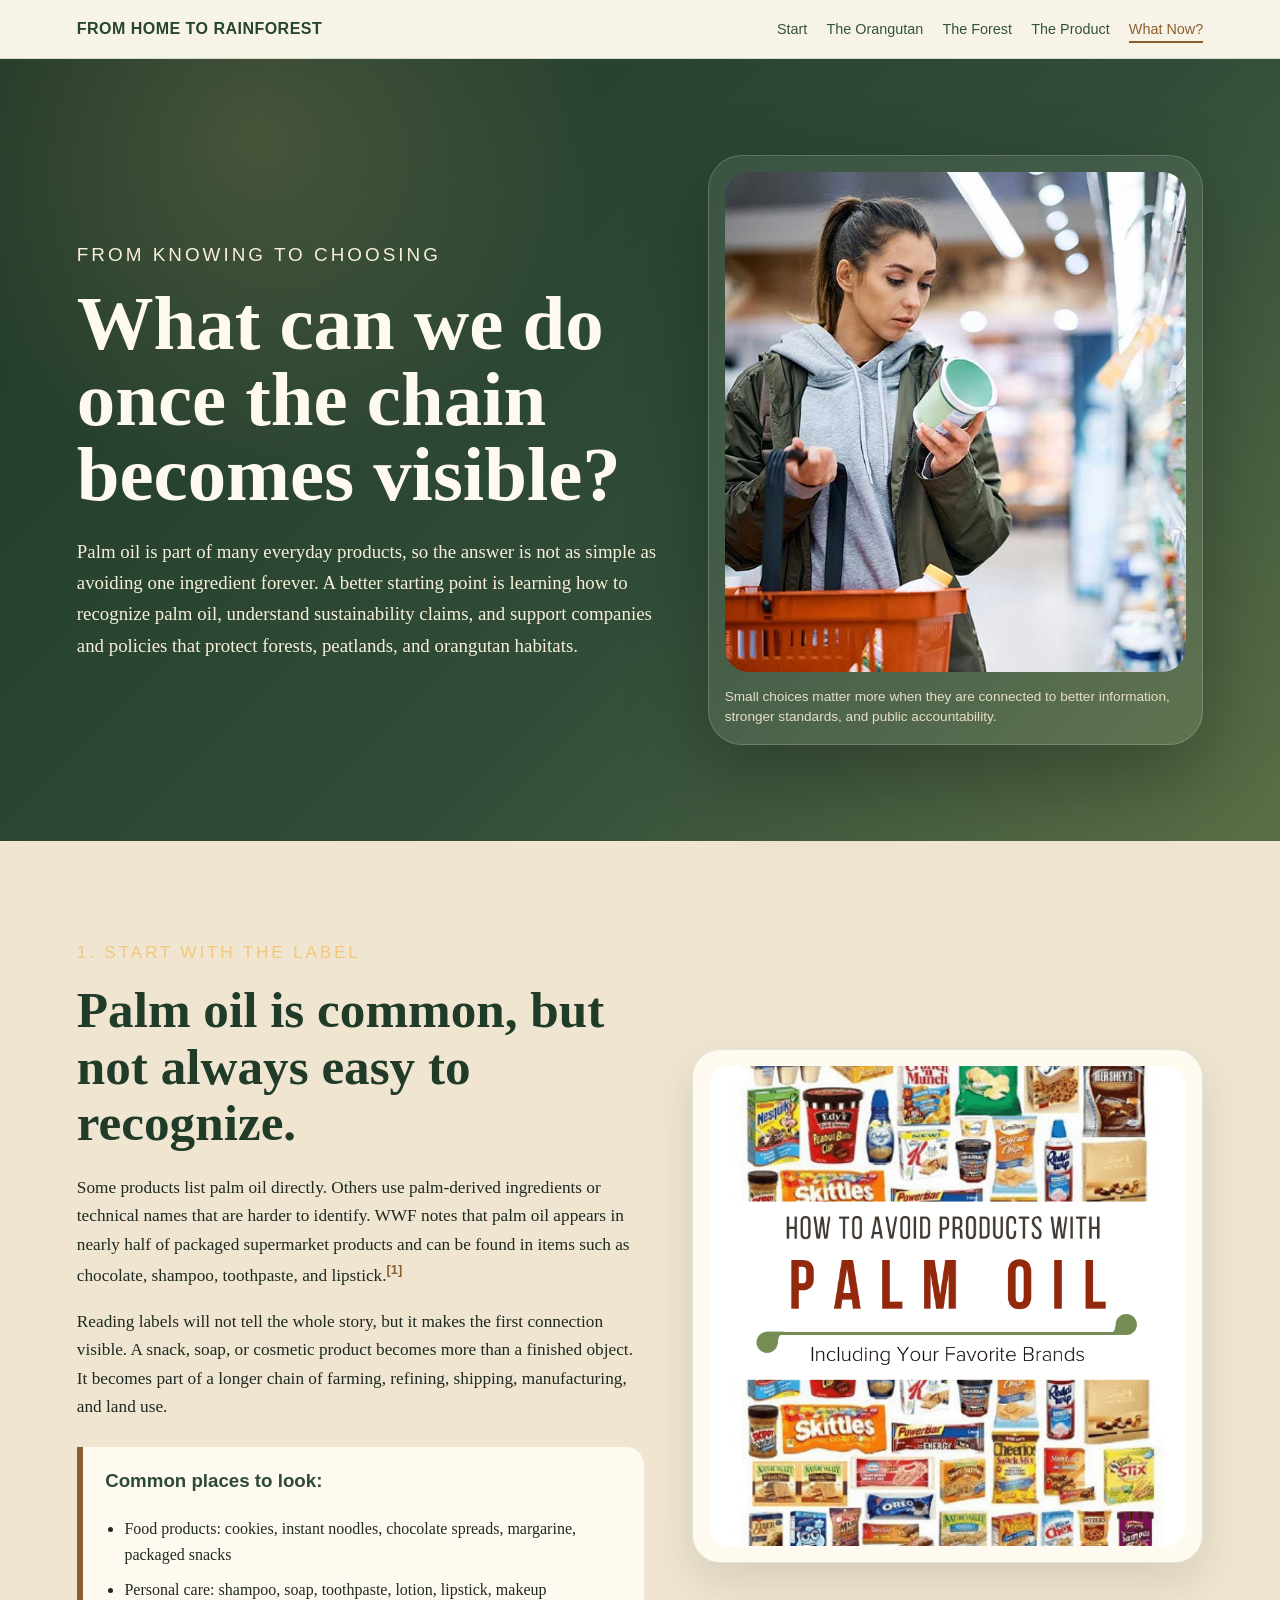
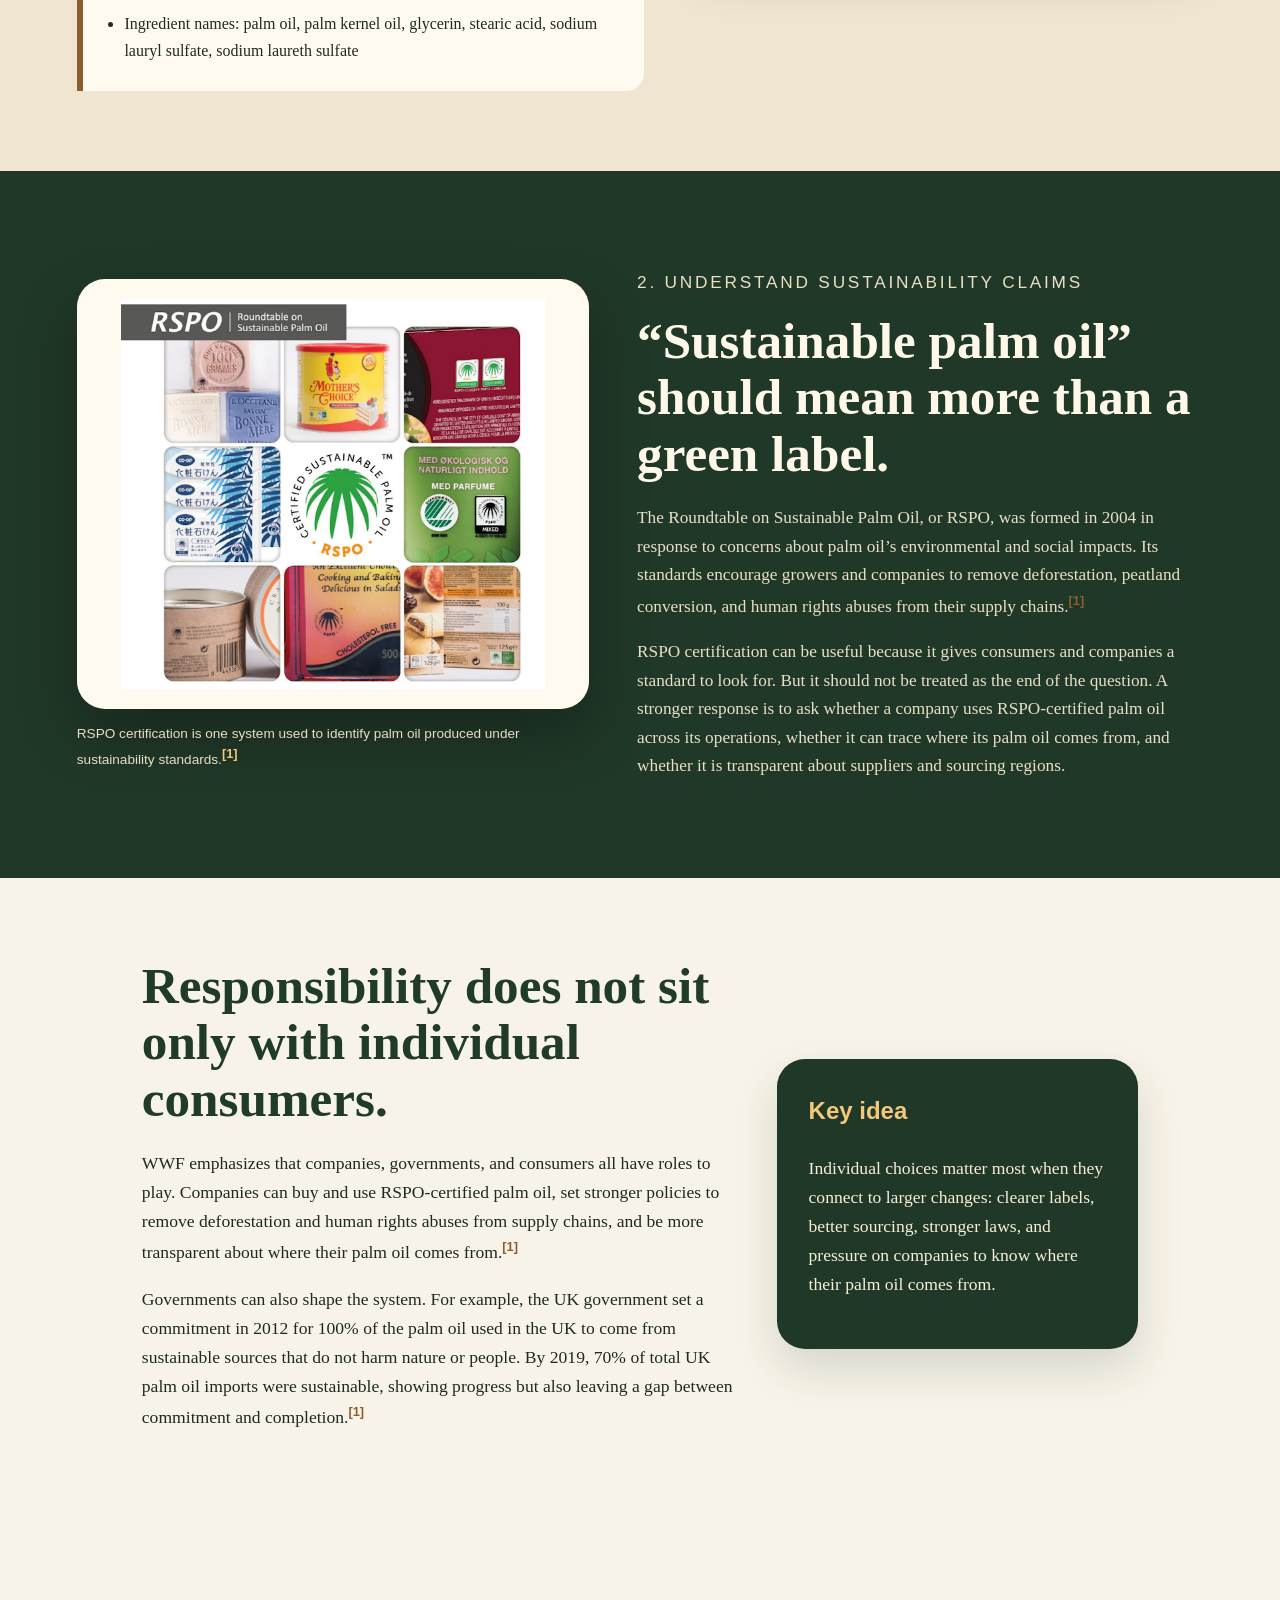
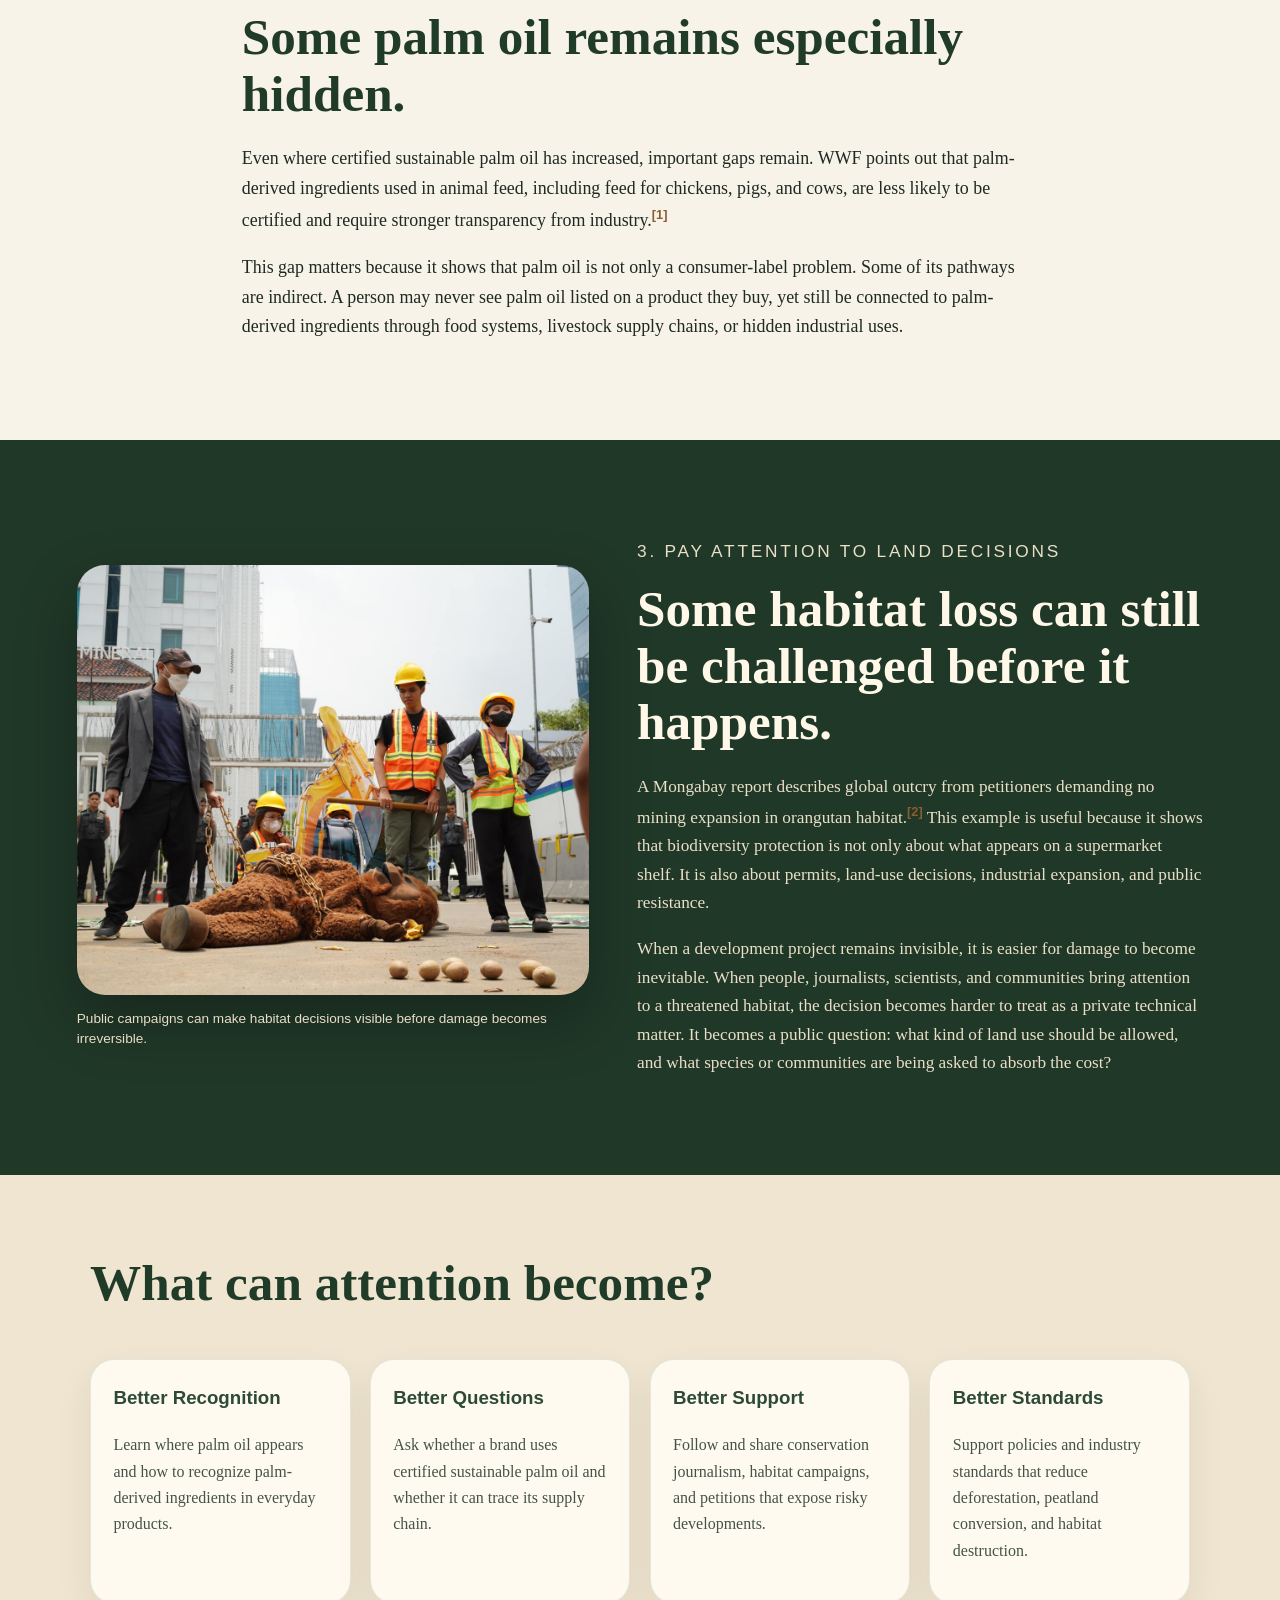
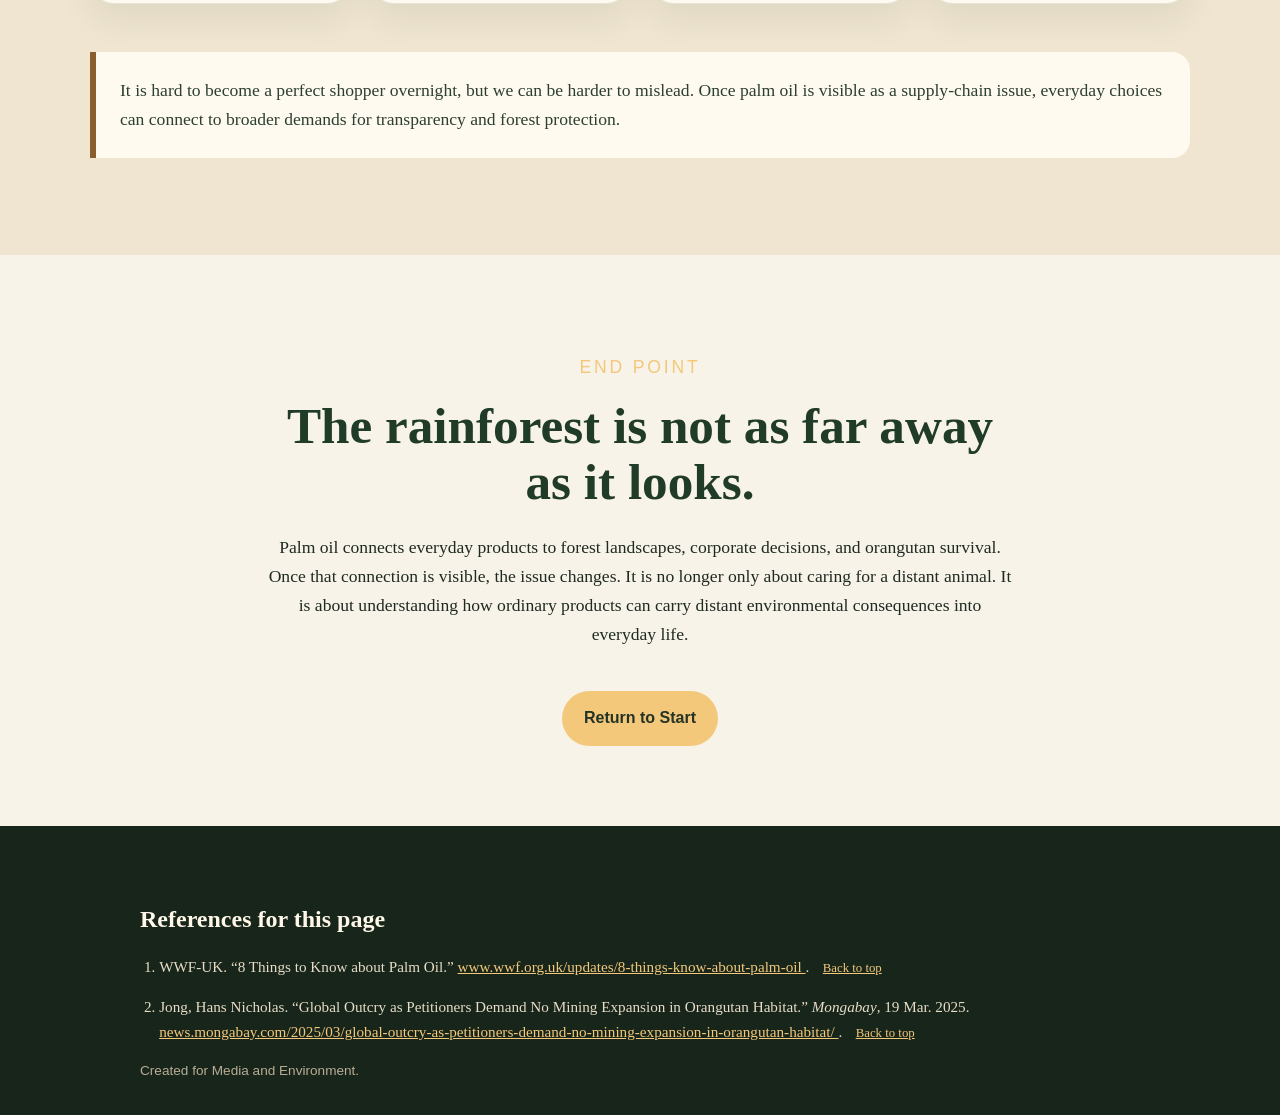
==== commit 34a86afa: "Update action.html" ====
--- a/action.html
+++ b/action.html
@@ -77,9 +77,6 @@
 
             <figure class="action-image">
                 <img src="palm-oil-label.jpg" alt="A close-up of an ingredient label on a consumer product.">
-                <figcaption>
-                    Ingredient labels can reveal whether palm oil is present, but they rarely show where it was produced.
-                </figcaption>
             </figure>
         </section>
 
@@ -113,54 +110,6 @@
         </section>
 
 
-        <!-- PRACTICAL ACTION CARDS -->
-        <section class="action-cards-section">
-            <h2>Four ways to respond more thoughtfully</h2>
-
-            <p class="section-intro">
-                It's hard to become a perfect shopper overnight but we can be harder to be misled. Once palm oil is
-                visible as a supply-chain issue, everyday choices can connect to broader demands for transparency and forest protection.
-            </p>
-
-            <div class="action-card-grid">
-
-                <article class="action-card">
-                    <span>Read</span>
-                    <h3>Notice palm oil in products</h3>
-                    <p>
-                        Check ingredient lists on foods and personal care products. This helps reveal how common palm oil is in daily life.
-                    </p>
-                </article>
-
-                <article class="action-card">
-                    <span>Choose</span>
-                    <h3>Look for stronger sourcing</h3>
-                    <p>
-                        When possible, choose brands that publicly use certified sustainable palm oil and explain their sourcing policies.
-                    </p>
-                </article>
-
-                <article class="action-card">
-                    <span>Ask</span>
-                    <h3>Question vague claims</h3>
-                    <p>
-                        If a product says “sustainable,” look for what supports that claim: RSPO certification, traceability,
-                        deforestation-free policies, or supplier transparency.
-                    </p>
-                </article>
-
-                <article class="action-card">
-                    <span>Support</span>
-                    <h3>Follow habitat protection efforts</h3>
-                    <p>
-                        Support conservation journalism, petitions, and campaigns that make risky development projects visible before habitats are lost.
-                    </p>
-                </article>
-
-            </div>
-        </section>
-
-
         <!-- COMPANIES / GOVERNMENTS / CONSUMERS -->
         <section class="split-section action-split">
             <div>
@@ -244,28 +193,28 @@
             <div class="takeaway-grid">
 
                 <article>
-                    <h3>Better recognition</h3>
+                    <h3>Better Recognition</h3>
                     <p>
                         Learn where palm oil appears and how to recognize palm-derived ingredients in everyday products.
                     </p>
                 </article>
 
                 <article>
-                    <h3>Better questions</h3>
+                    <h3>Better Questions</h3>
                     <p>
                         Ask whether a brand uses certified sustainable palm oil and whether it can trace its supply chain.
                     </p>
                 </article>
 
                 <article>
-                    <h3>Better support</h3>
+                    <h3>Better Support</h3>
                     <p>
                         Follow and share conservation journalism, habitat campaigns, and petitions that expose risky developments.
                     </p>
                 </article>
 
                 <article>
-                    <h3>Better standards</h3>
+                    <h3>Better Standards</h3>
                     <p>
                         Support policies and industry standards that reduce deforestation, peatland conversion, and habitat destruction.
                     </p>
@@ -274,8 +223,8 @@
             </div>
 
             <p class="analysis">
-                Awareness is not meaningful because it makes one person feel guilty. It is meaningful when it changes what people
-                notice, what they ask from brands, and which habitat decisions become visible enough to challenge.
+                It is hard to become a perfect shopper overnight, but we can be harder to mislead. Once palm oil is visible as a
+                supply-chain issue, everyday choices can connect to broader demands for transparency and forest protection.
             </p>
         </section>
 
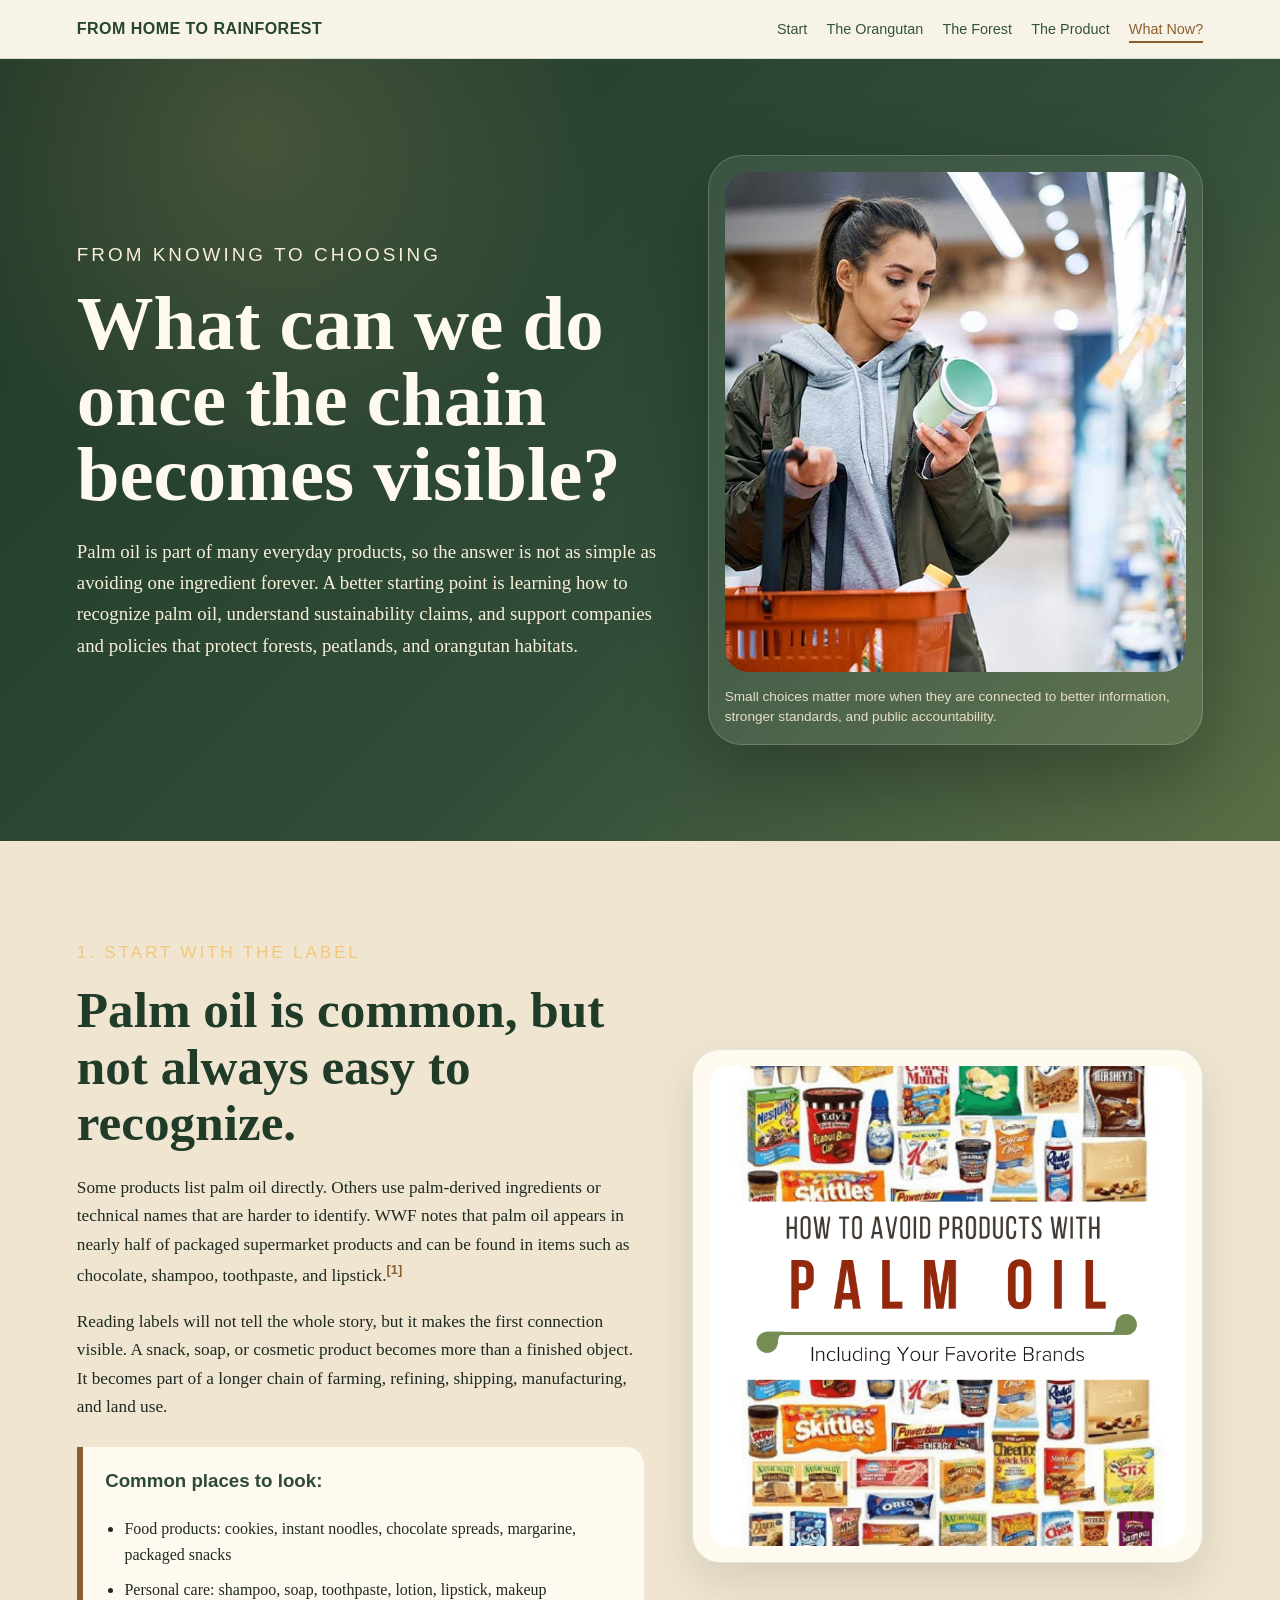
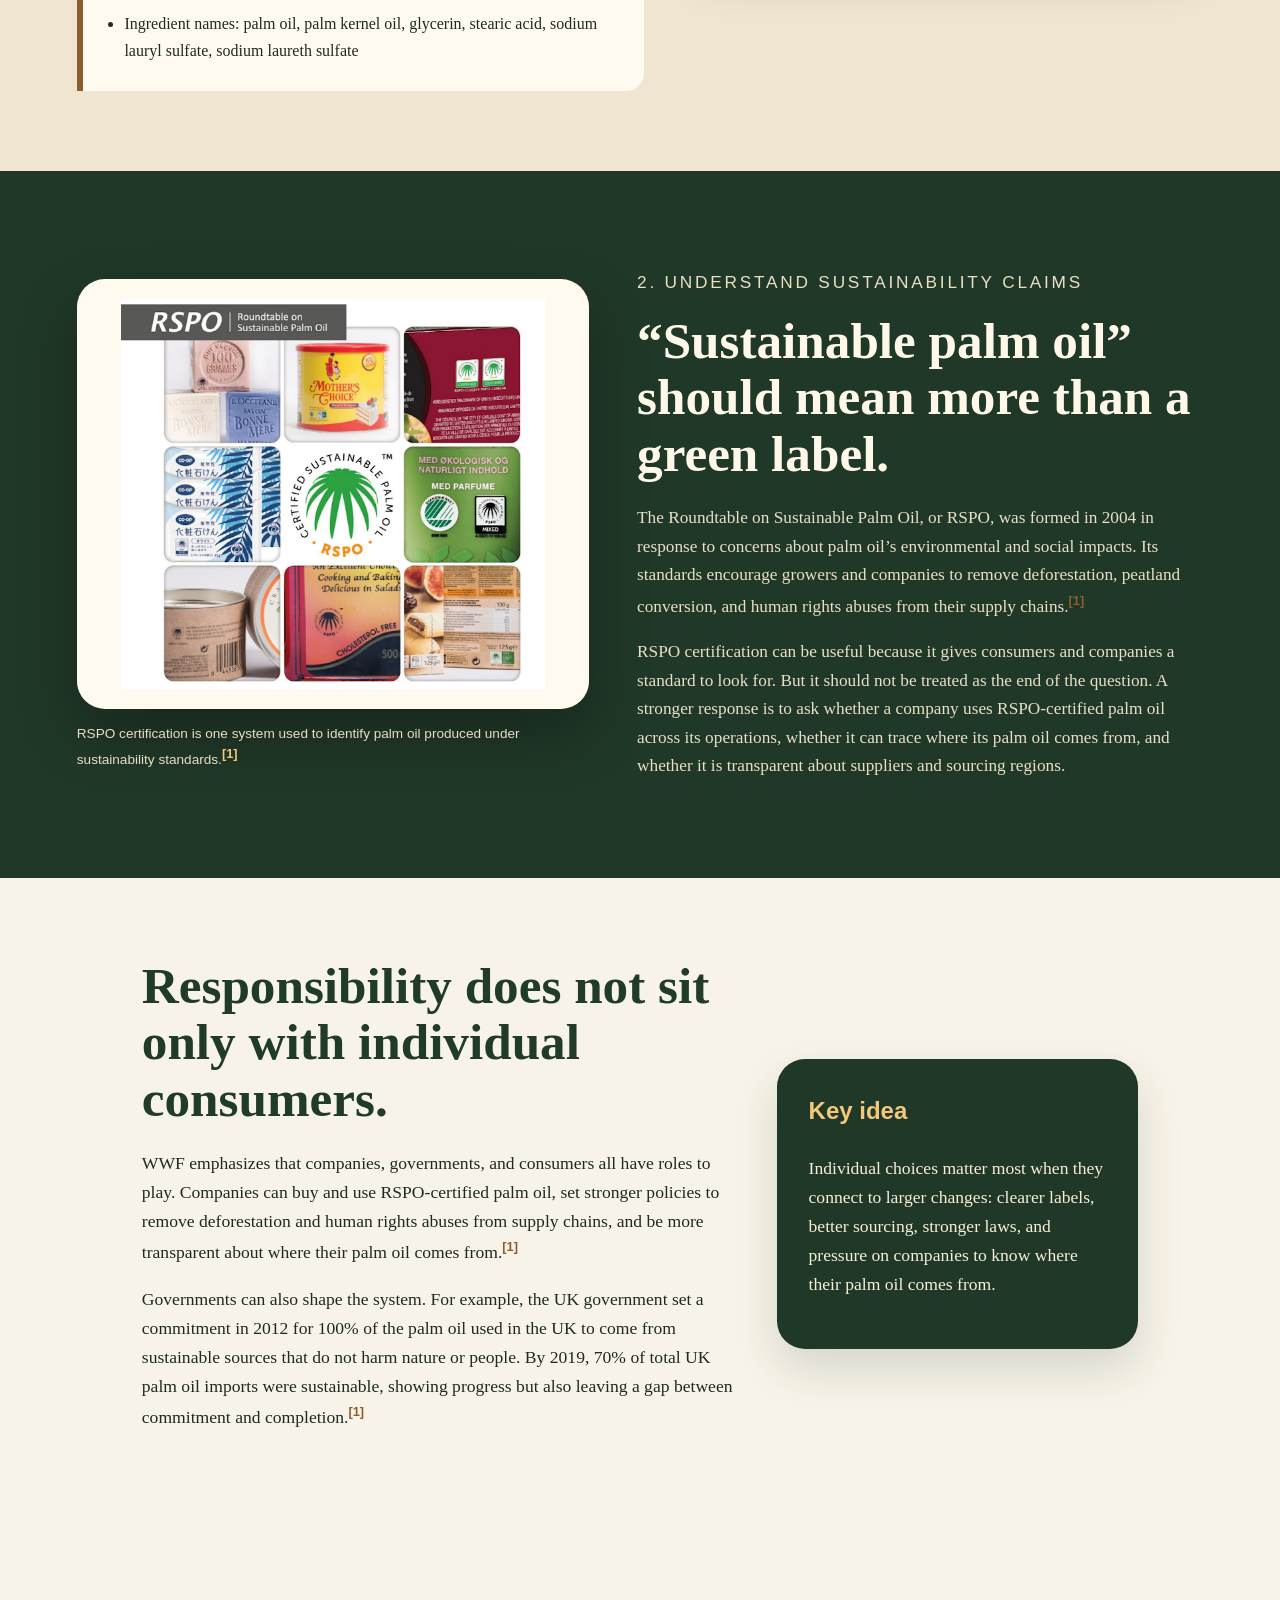
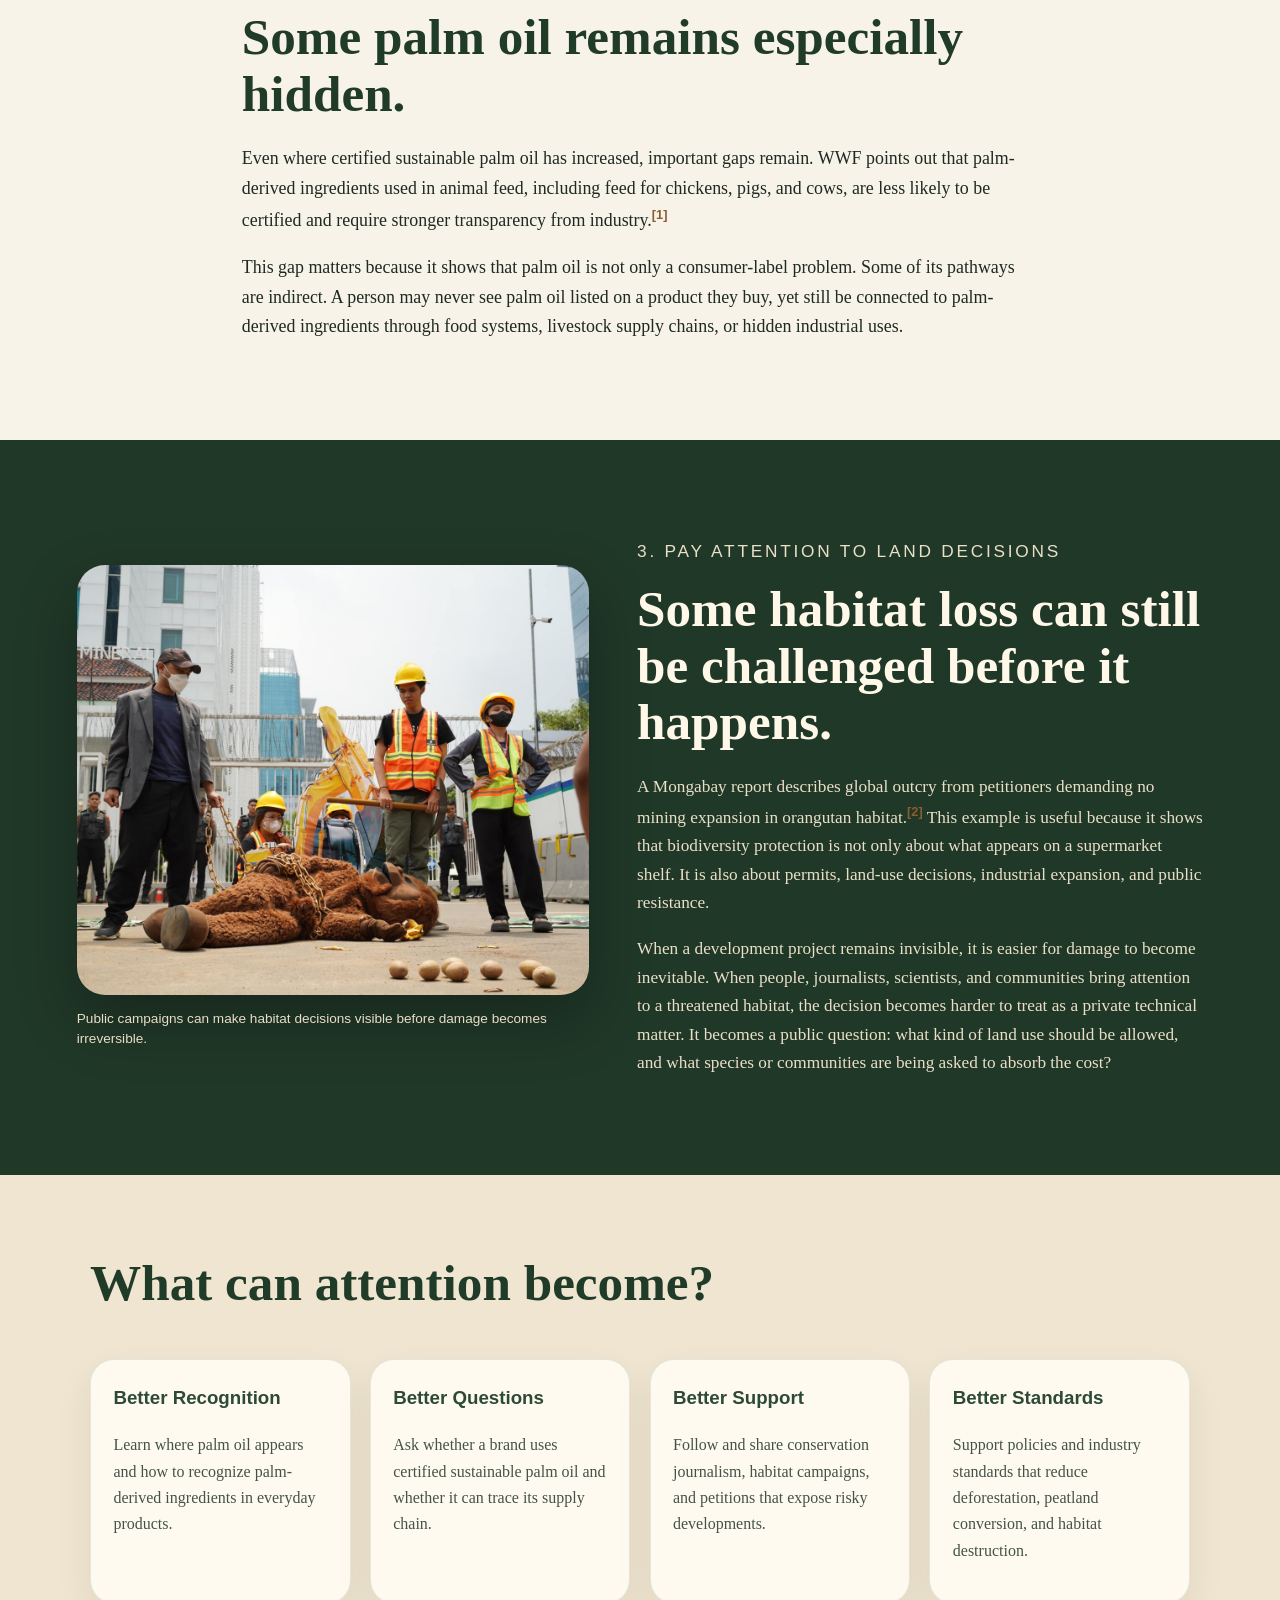
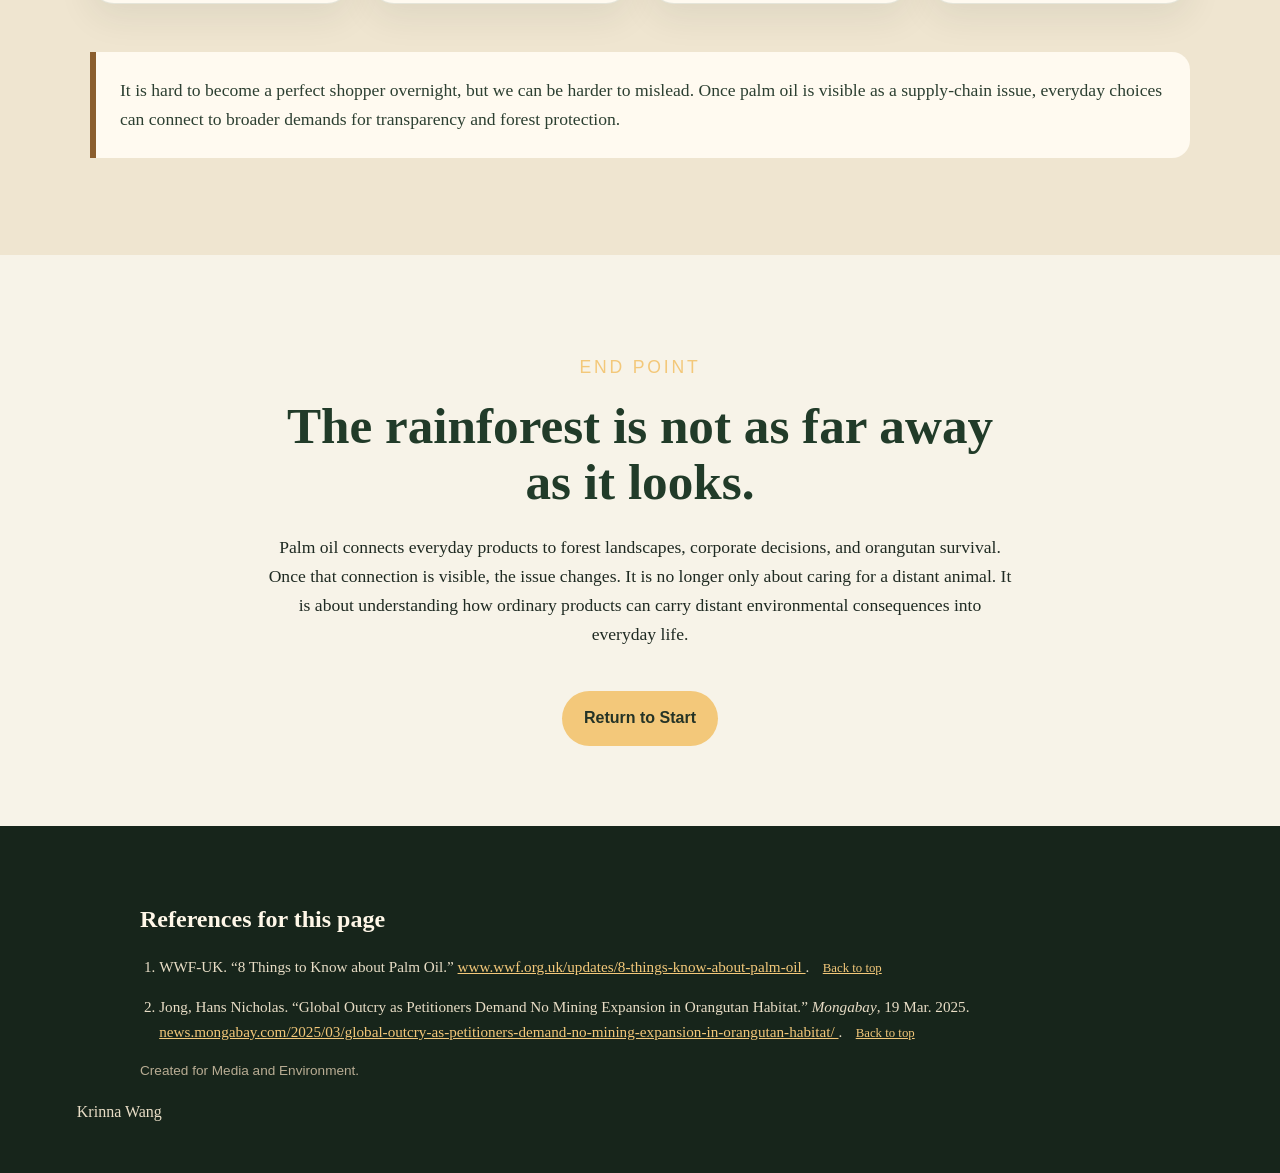
==== commit 1397b2be: "Update action.html" ====
--- a/action.html
+++ b/action.html
@@ -273,6 +273,7 @@
         </section>
 
         <p class="footer-note">Created for Media and Environment.</p>
+        <p class="page-credit">Krinna Wang</p>
     </footer>
 
 </body>
